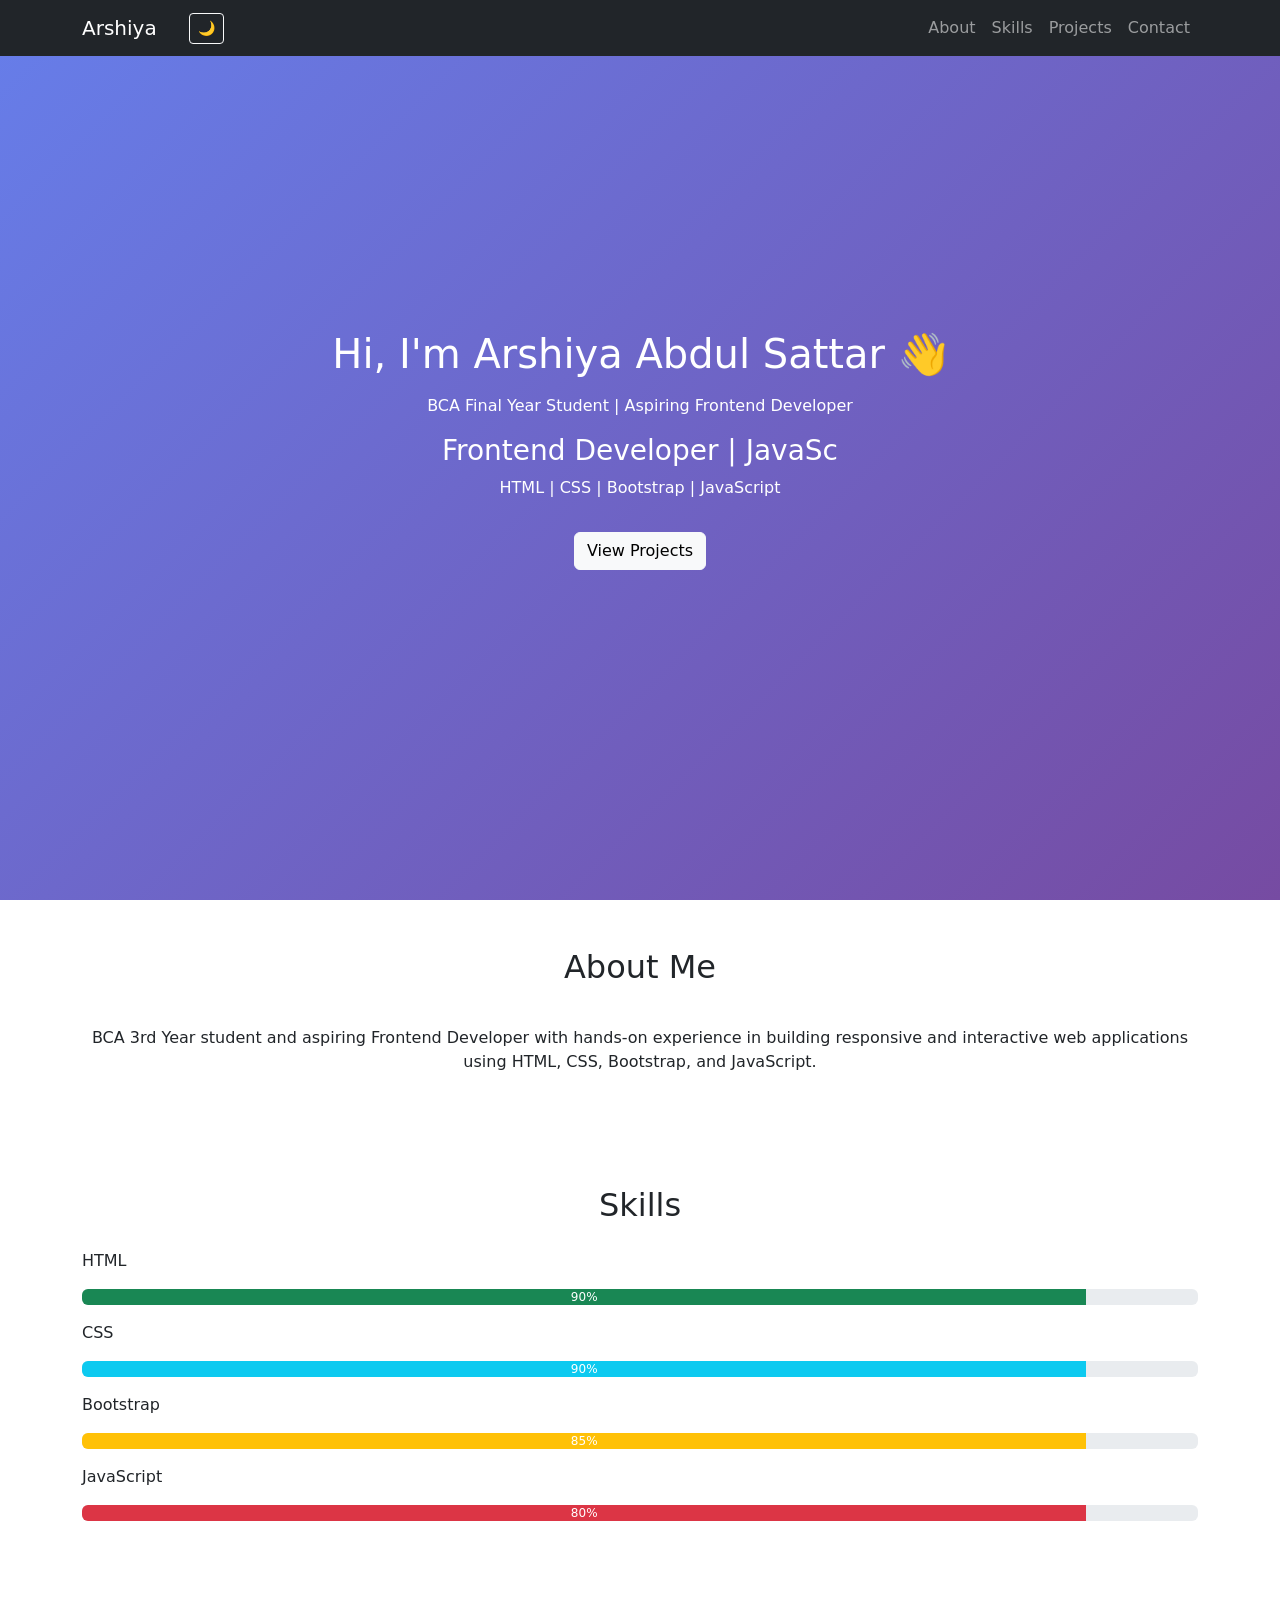
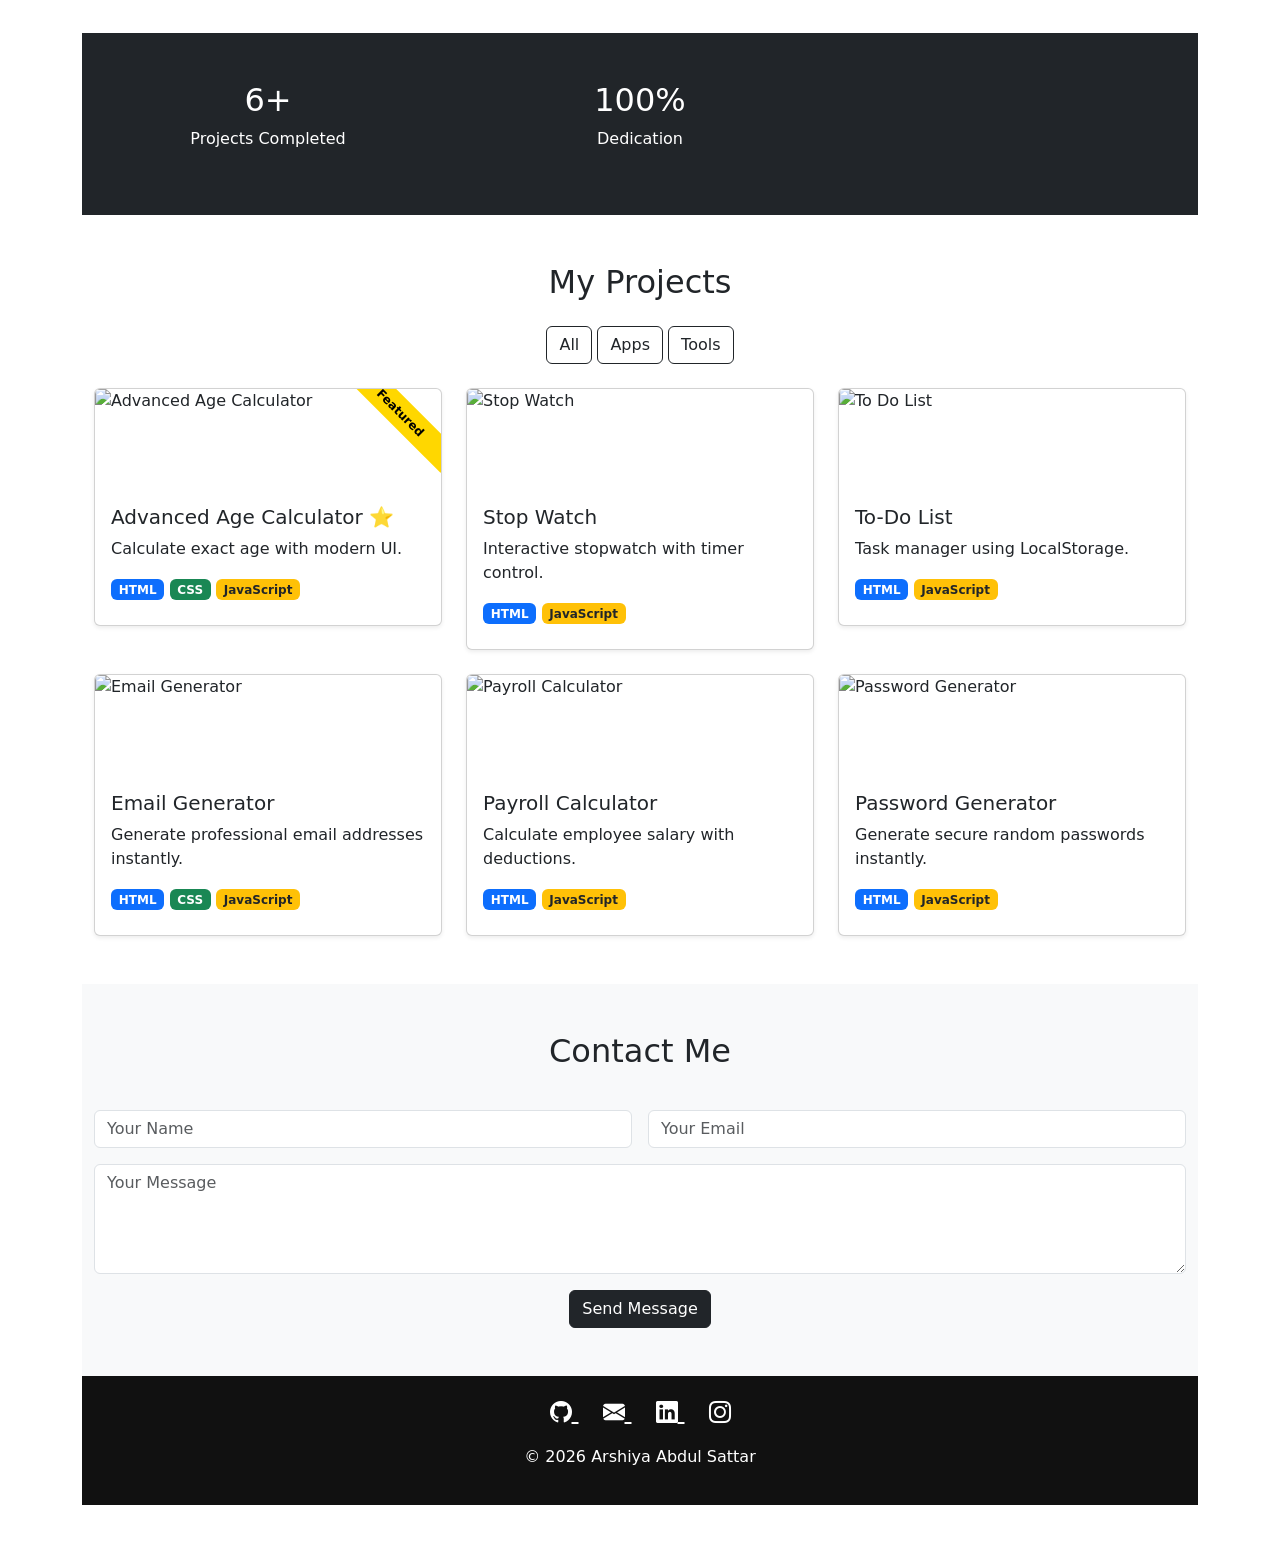
==== index.html @ f7749779 "Add files via upload" ====
<!DOCTYPE html>
<html lang="en">
<head>
<meta charset="UTF-8">
<meta name="viewport" content="width=device-width, initial-scale=1.0">
<title>Arshiya Abdul Sattar | Portfolio</title>
<link rel="stylesheet" href="./style.css">
<link href="https://cdn.jsdelivr.net/npm/bootstrap@5.3.3/dist/css/bootstrap.min.css" rel="stylesheet">
<link href="https://cdn.jsdelivr.net/npm/bootstrap-icons@1.11.3/font/bootstrap-icons.css" rel="stylesheet">

</head>

<body>

<!-- NAVBAR -->
<nav class="navbar navbar-expand navbar-dark bg-dark fixed-top">
<div class="container">
<a class="navbar-brand" href="#">Arshiya</a>
<button id="themeToggle" class="btn btn-outline-light btn-sm ms-3">🌙</button>
</button>
<div class="collapse navbar-collapse" id="nav">
<ul class="navbar-nav ms-auto">
<li class="nav-item"><a class="nav-link" href="#about">About</a></li>
<li class="nav-item"><a class="nav-link" href="#skills">Skills</a></li>
<li class="nav-item"><a class="nav-link" href="#projects">Projects</a></li>
<li class="nav-item"><a class="nav-link" href="#contact">Contact</a></li>
</ul>
</div>
</div>
</nav>

<!-- HERO -->
<section class="hero">
<div>
<h1>Hi, I'm Arshiya Abdul Sattar 👋</h1>
<p class="mt-3">
BCA Final Year Student | Aspiring Frontend Developer
</p>
<h3 id="typing"></h3>
<p>HTML | CSS | Bootstrap | JavaScript</p>
<a href="#projects" class="btn btn-light mt-3">View Projects</a>
</div>
</section>

<!-- ABOUT -->
<section id="about" class="container py-5">
<h2 class="section-title">About Me</h2>
<p class="text-center">
BCA 3rd Year student and aspiring Frontend Developer with hands-on experience in building responsive and interactive web applications using HTML, CSS, Bootstrap, and JavaScript.
</p>
</section>

<!-- SKILLS -->
<section id="skills" class="container py-5">
<h2 class="text-center mb-4">Skills</h2>

<div class="mb-3">
<p>HTML</p>
<div class="progress">
  <div class="progress-bar bg-success skill-bar"  data-width="90%" style= "width: 100%;">90%</div>
</div>
</div>

<div class="mb-3">
<p>CSS</p>
<div class="progress">
  <div class="progress-bar bg-info skill-bar" data-width="90%" style=" width:100%;">90%</div>
</div>
</div>

<div class="mb-3">
<p>Bootstrap</p>
<div class="progress">
  <div class="progress-bar bg-warning skill-bar" data-width="90%"  style="width: 100%;">85%</div>
</div>
</div>

<div class="mb-3">
<p>JavaScript</p>
<div class="progress">
  <div class="progress-bar bg-danger skill-bar" data-width="90%" style ="width:100%;">80%</div>
</div>
</div>

</section>
<section id="projects" class="container py-5">
   <!-- PROJECT COUNTER SECTION -->
<section class="bg-dark text-white text-center py-5">
<div class="container">
<div class="row">
<div class="col-md-4">
<h2>6+</h2>
<p>Projects Completed</p>
</div>

<div class="col-md-4">
<h2>100%</h2>
<p>Dedication</p>
</div>
</div>
</div>
</section>

<!-- PROJECTS SECTION STARTS HERE -->
<section id="projects" class="container py-5"> 
<h2 class="text-center mb-4">My Projects</h2>

<!-- FILTER BUTTONS -->
<div class="text-center mb-4">
<button class="btn btn-outline-dark filter-btn" data-filter="all">All</button>
<button class="btn btn-outline-dark filter-btn" data-filter="app">Apps</button>
<button class="btn btn-outline-dark filter-btn" data-filter="tool">Tools</button>
</div>

<div class="row g-4" id="projectContainer">

<!-- FEATURED PROJECT -->
<div class="col-lg-4 col-md-6 project-item app">
  <a href="advanced-age.html" target="_blank" class="card-link">
    <div class="card shadow-sm h-100 project-card featured">

      <img src="images/age-calculator-og.jpg"
           class="card-img-top"
           alt="Advanced Age Calculator">

      <div class="card-body">
        <h5 class="card-title">Advanced Age Calculator ⭐</h5>
        <p class="card-text">Calculate exact age with modern UI.</p>

        <div class="mb-2">
          <span class="badge bg-primary">HTML</span>
          <span class="badge bg-success">CSS</span>
          <span class="badge bg-warning text-dark">JavaScript</span>
        </div>
      </div>

    </div>
  </a>
</div>
<!-- STOPWATCH -->
<div class="col-lg-4 col-md-6 project-item tool">
  <a href="stop-watch.html" target="_blank" class="card-link">
    <div class="card shadow-sm h-100 project-card">
      
      <img src="images/stopwatch_PNG5.png" 
           class="card-img-top" 
           alt="Stop Watch">

      <div class="card-body">
        <h5 class="card-title">Stop Watch</h5>
        <p class="card-text">
          Interactive stopwatch with timer control.
        </p>

        <div class="mb-2">
          <span class="badge bg-primary">HTML</span>
          <span class="badge bg-warning text-dark">JavaScript</span>
        </div>

      </div>
    </div>
  </a>
</div>

<!-- TODO APP -->
<div class="col-lg-4 col-md-6 project-item app">
  <a href="to-do-list.html" target="_blank" class="card-link">
    <div class="card shadow-sm h-100 project-card">

      <img src="images/to-do-list-template-decorated-by-jar-with-butterflies-cute-design-of-schedule-daily-planner-or-checklist-hand-drawn-illustration-perfect-for-planning-notes-and-self-organization-vector.jpg"
           class="card-img-top"
           alt="To Do List">

      <div class="card-body">
        <h5 class="card-title">To-Do List</h5>
        <p class="card-text">Task manager using LocalStorage.</p>

        <div class="mb-2">
          <span class="badge bg-primary">HTML</span>
          <span class="badge bg-warning text-dark">JavaScript</span>
        </div>
      </div>

    </div>
  </a>
</div>
<!-- EMAIL GENERATOR -->
<div class="col-lg-4 col-md-6 project-item tool">
  <a href="email-generator.html" target="_blank" class="card-link">
    <div class="card shadow-sm h-100 project-card">

      <img src="images/Email_Generator_851466a7e0.png"
           class="card-img-top"
           alt="Email Generator">

      <div class="card-body">
        <h5 class="card-title">Email Generator</h5>
        <p class="card-text">Generate professional email addresses instantly.</p>

        <div class="mb-2">
          <span class="badge bg-primary">HTML</span>
          <span class="badge bg-success">CSS</span>
          <span class="badge bg-warning text-dark">JavaScript</span>
        </div>
      </div>

    </div>
  </a>
</div>
<!-- PAYROLL CALCULATOR -->
<div class="col-lg-4 col-md-6 project-item tool">
  <a href="payroll-calculator.html" target="_blank" class="card-link">
    <div class="card shadow-sm h-100 project-card">

      <img src="images/flat-illustration-businessman-present-online-payroll-computer-screen-calculator-calculation-salary-automatic-income-payment-accounting-administrative-employee-wages_269730-3762.avif"
           class="card-img-top"
           alt="Payroll Calculator">

      <div class="card-body">
        <h5 class="card-title">Payroll Calculator</h5>
        <p class="card-text">Calculate employee salary with deductions.</p>

        <div class="mb-2">
          <span class="badge bg-primary">HTML</span>
          <span class="badge bg-warning text-dark">JavaScript</span>
        </div>
      </div>

    </div>
  </a>
</div>

<!-- PASSWORD GENERATOR -->
<div class="col-lg-4 col-md-6 project-item tool">
  <a href="password-generator.html" target="_blank" class="card-link">
    <div class="card shadow-sm h-100 project-card">

      <img src="images/202917805-431cf5e0-b6da-4903-9f5c-795bbc8b9598.png"
           class="card-img-top"
           alt="Password Generator">

      <div class="card-body">
        <h5 class="card-title">Password Generator</h5>
        <p class="card-text">Generate secure random passwords instantly.</p>

        <div class="mb-2">
          <span class="badge bg-primary">HTML</span>
          <span class="badge bg-warning text-dark">JavaScript</span>
        </div>
      </div>

    </div>
  </a>
</div>
</section>

<!-- CONTACT -->
<section id="contact" class="bg-light py-5">
<div class="container">
<h2 class="section-title">Contact Me</h2>
<form class="row g-3">
<div class="col-md-6">
<input type="text" class="form-control" placeholder="Your Name">
</div>
<div class="col-md-6">
<input type="email" class="form-control" placeholder="Your Email">
</div>
<div class="col-12">
<textarea class="form-control" rows="4" placeholder="Your Message"></textarea>
</div>
<div class="col-12 text-center">
<button class="btn btn-dark">Send Message</button>
</div>
</form>
</div>
</section>
<div class="modal fade" id="projectModal" tabindex="-1">
  <div class="modal-dialog modal-lg">
    <div class="modal-content">
      <div class="modal-body">
        <img id="modalImage" class="img-fluid">
      </div>
    </div>
  </div>
</div>
<button id="topBtn" style="
position:fixed;
bottom:20px;
right:20px;
display:none;
padding:10px 15px;
border:none;
background:black;
color:white;
border-radius:50%;
">↑</button>


<footer class="text-center">
  <div class="mb-3">
    <a href="https://github.com/arshiyanaaz9970" target="_blank" class="social-icon">
      <i class="bi bi-github"></i>
    </a>

    <a href="mailto:arshiya@gmail.com" class="social-icon">
      <i class="bi bi-envelope-fill"></i>
    </a>

    <a href="https://linkedin.com/in/arshiya" target="_blank" class="social-icon">
      <i class="bi bi-linkedin"></i>
    </a>

    <a href="https://instagram.com/arshiya" target="_blank" class="social-icon">
      <i class="bi bi-instagram"></i>
    </a>
  </div>

  <p>© 2026 Arshiya Abdul Sattar</p>
</footer>
<script src="https://cdn.jsdelivr.net/npm/bootstrap@5.3.3/dist/js/bootstrap.bundle.min.js"></script>
<script src="./script.js"></script>
</body>
</html>
---- style.css ----
body{
    scroll-behavior: smooth;
}
.hero{
    height:100vh;
    display:flex;
    align-items:center;
    justify-content:center;
    text-align:center;
    background:linear-gradient(135deg,#667eea,#764ba2);
    color:white;
}
.fade-in {
  opacity: 0;
  transform: translateY(30px);
  transition: all 0.6s ease;
}

.fade-in.show {
  opacity: 1;
  transform: translateY(0);
}
.section-title{
    text-align:center;
    margin-bottom:40px;
}
.featured {
    border: 3px solid gold;
}

.dark-mode .card:hover {
    box-shadow: 0 15px 30px rgb(255,255,255,0.1);
}

.dark-mode .card {
    background-color: #1e1e1e;
    border :1px  solid#333;
}

.dark-mode .navbar {
    background-color: #000 !important;
}

.dark-mode .btn-outline-dark {
    border-color: white;
    color: white;
}

.card-link {
    text-decoration: none;
    color: inherit;
    display: block;
}

.card {
    position :relative;
    transition: transform 0.3s ease, box-shadow 0.3s ease;
    border-radius: 15px;
    cursor: pointer;
    overflow: hidden;
    z-index: 1;
}
.card-img-top {
    height: 100px;        /* control image height */
    object-fit: cover;
    transition: transform 0.4s ease;    /* crop image nicely */
}

.card:hover::before{
    opacity: 1;
}

.card:hover  .card-img-top {
    transform: scale(1.08);
}

.card:hover {
    transform: translateY(-10px);
    box-shadow: 0 15px 30px rgba(0,0,0,0.2),
                0 0 15px rgba(102,126,234,0.5);
}

.featured::after {
    content: "Featured";
    position: absolute;
    top: 10px;
    right: -30px;
    background: gold;
    color: black;
    padding: 5px 40px;
    transform: rotate(45deg);
    font-size: 12px;
    font-weight: bold;
}


footer{
    background:#111;
    color:white;
    padding:20px;
    text-align:center;
}
.social-icon {
    font-size: 22px;
    margin: 0 12px;
    color: white;
    transition: 0.3s ease;
}

.social-icon:hover {
    color: #667eea;
    transform: translateY(-5px);
}
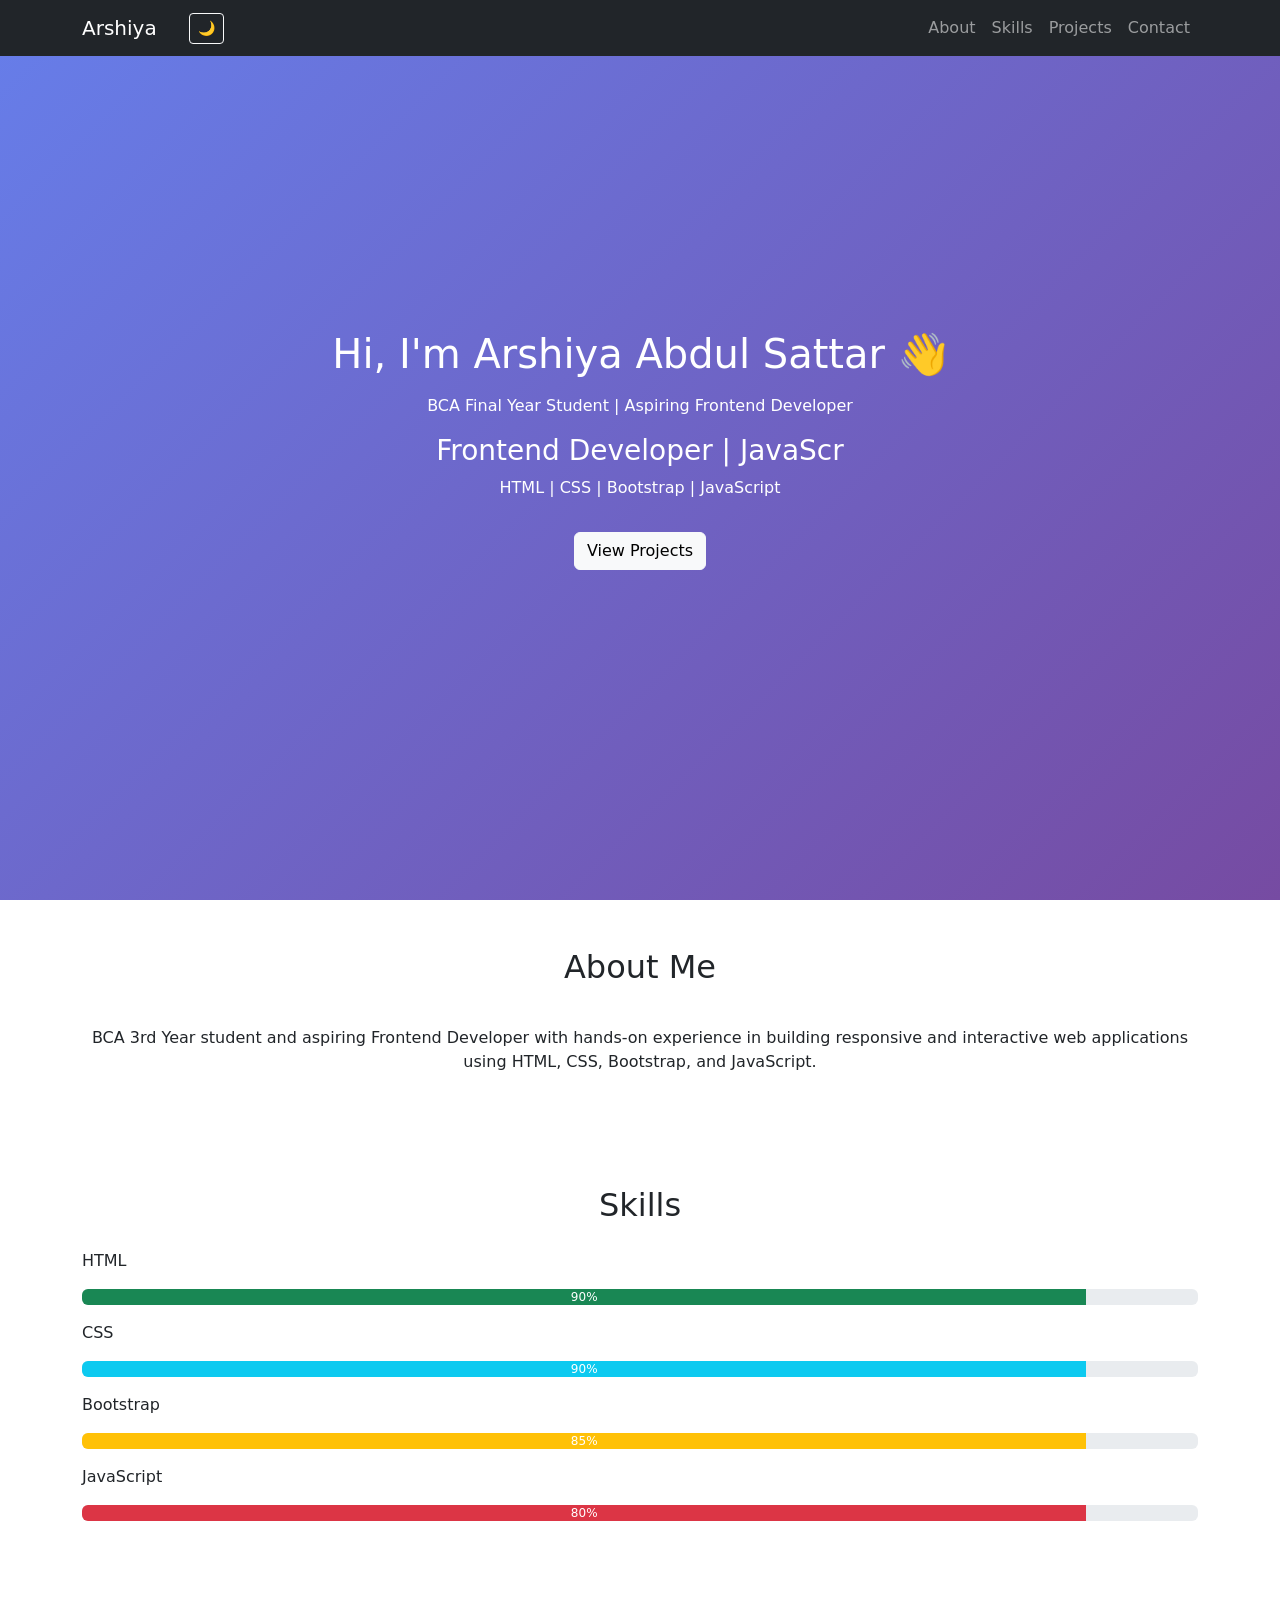
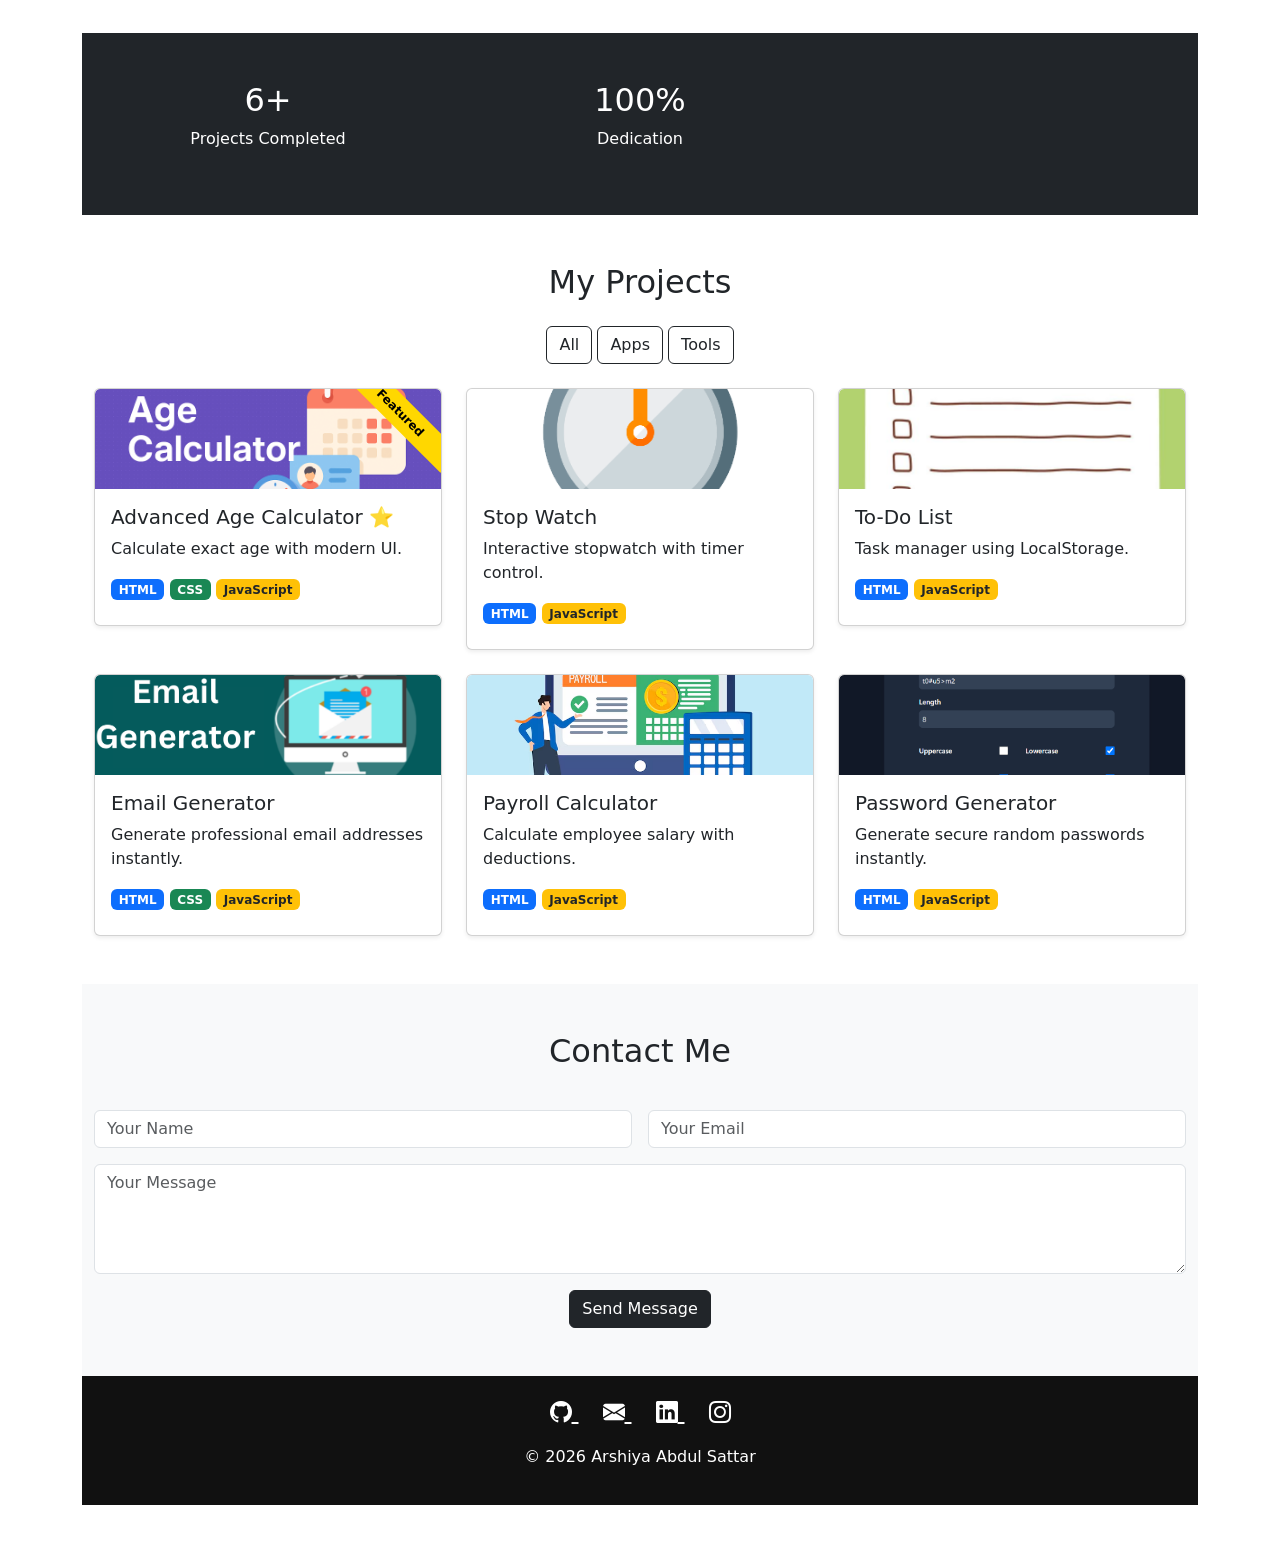
==== commit d363aeef: "first portfolio commit" ====
--- a/index.html
+++ b/index.html
@@ -1,323 +1,323 @@
-<!DOCTYPE html>
-<html lang="en">
-<head>
-<meta charset="UTF-8">
-<meta name="viewport" content="width=device-width, initial-scale=1.0">
-<title>Arshiya Abdul Sattar | Portfolio</title>
-<link rel="stylesheet" href="./style.css">
-<link href="https://cdn.jsdelivr.net/npm/bootstrap@5.3.3/dist/css/bootstrap.min.css" rel="stylesheet">
-<link href="https://cdn.jsdelivr.net/npm/bootstrap-icons@1.11.3/font/bootstrap-icons.css" rel="stylesheet">
-
-</head>
-
-<body>
-
-<!-- NAVBAR -->
-<nav class="navbar navbar-expand navbar-dark bg-dark fixed-top">
-<div class="container">
-<a class="navbar-brand" href="#">Arshiya</a>
-<button id="themeToggle" class="btn btn-outline-light btn-sm ms-3">🌙</button>
-</button>
-<div class="collapse navbar-collapse" id="nav">
-<ul class="navbar-nav ms-auto">
-<li class="nav-item"><a class="nav-link" href="#about">About</a></li>
-<li class="nav-item"><a class="nav-link" href="#skills">Skills</a></li>
-<li class="nav-item"><a class="nav-link" href="#projects">Projects</a></li>
-<li class="nav-item"><a class="nav-link" href="#contact">Contact</a></li>
-</ul>
-</div>
-</div>
-</nav>
-
-<!-- HERO -->
-<section class="hero">
-<div>
-<h1>Hi, I'm Arshiya Abdul Sattar 👋</h1>
-<p class="mt-3">
-BCA Final Year Student | Aspiring Frontend Developer
-</p>
-<h3 id="typing"></h3>
-<p>HTML | CSS | Bootstrap | JavaScript</p>
-<a href="#projects" class="btn btn-light mt-3">View Projects</a>
-</div>
-</section>
-
-<!-- ABOUT -->
-<section id="about" class="container py-5">
-<h2 class="section-title">About Me</h2>
-<p class="text-center">
-BCA 3rd Year student and aspiring Frontend Developer with hands-on experience in building responsive and interactive web applications using HTML, CSS, Bootstrap, and JavaScript.
-</p>
-</section>
-
-<!-- SKILLS -->
-<section id="skills" class="container py-5">
-<h2 class="text-center mb-4">Skills</h2>
-
-<div class="mb-3">
-<p>HTML</p>
-<div class="progress">
-  <div class="progress-bar bg-success skill-bar"  data-width="90%" style= "width: 100%;">90%</div>
-</div>
-</div>
-
-<div class="mb-3">
-<p>CSS</p>
-<div class="progress">
-  <div class="progress-bar bg-info skill-bar" data-width="90%" style=" width:100%;">90%</div>
-</div>
-</div>
-
-<div class="mb-3">
-<p>Bootstrap</p>
-<div class="progress">
-  <div class="progress-bar bg-warning skill-bar" data-width="90%"  style="width: 100%;">85%</div>
-</div>
-</div>
-
-<div class="mb-3">
-<p>JavaScript</p>
-<div class="progress">
-  <div class="progress-bar bg-danger skill-bar" data-width="90%" style ="width:100%;">80%</div>
-</div>
-</div>
-
-</section>
-<section id="projects" class="container py-5">
-   <!-- PROJECT COUNTER SECTION -->
-<section class="bg-dark text-white text-center py-5">
-<div class="container">
-<div class="row">
-<div class="col-md-4">
-<h2>6+</h2>
-<p>Projects Completed</p>
-</div>
-
-<div class="col-md-4">
-<h2>100%</h2>
-<p>Dedication</p>
-</div>
-</div>
-</div>
-</section>
-
-<!-- PROJECTS SECTION STARTS HERE -->
-<section id="projects" class="container py-5"> 
-<h2 class="text-center mb-4">My Projects</h2>
-
-<!-- FILTER BUTTONS -->
-<div class="text-center mb-4">
-<button class="btn btn-outline-dark filter-btn" data-filter="all">All</button>
-<button class="btn btn-outline-dark filter-btn" data-filter="app">Apps</button>
-<button class="btn btn-outline-dark filter-btn" data-filter="tool">Tools</button>
-</div>
-
-<div class="row g-4" id="projectContainer">
-
-<!-- FEATURED PROJECT -->
-<div class="col-lg-4 col-md-6 project-item app">
-  <a href="advanced-age.html" target="_blank" class="card-link">
-    <div class="card shadow-sm h-100 project-card featured">
-
-      <img src="images/age-calculator-og.jpg"
-           class="card-img-top"
-           alt="Advanced Age Calculator">
-
-      <div class="card-body">
-        <h5 class="card-title">Advanced Age Calculator ⭐</h5>
-        <p class="card-text">Calculate exact age with modern UI.</p>
-
-        <div class="mb-2">
-          <span class="badge bg-primary">HTML</span>
-          <span class="badge bg-success">CSS</span>
-          <span class="badge bg-warning text-dark">JavaScript</span>
-        </div>
-      </div>
-
-    </div>
-  </a>
-</div>
-<!-- STOPWATCH -->
-<div class="col-lg-4 col-md-6 project-item tool">
-  <a href="stop-watch.html" target="_blank" class="card-link">
-    <div class="card shadow-sm h-100 project-card">
-      
-      <img src="images/stopwatch_PNG5.png" 
-           class="card-img-top" 
-           alt="Stop Watch">
-
-      <div class="card-body">
-        <h5 class="card-title">Stop Watch</h5>
-        <p class="card-text">
-          Interactive stopwatch with timer control.
-        </p>
-
-        <div class="mb-2">
-          <span class="badge bg-primary">HTML</span>
-          <span class="badge bg-warning text-dark">JavaScript</span>
-        </div>
-
-      </div>
-    </div>
-  </a>
-</div>
-
-<!-- TODO APP -->
-<div class="col-lg-4 col-md-6 project-item app">
-  <a href="to-do-list.html" target="_blank" class="card-link">
-    <div class="card shadow-sm h-100 project-card">
-
-      <img src="images/to-do-list-template-decorated-by-jar-with-butterflies-cute-design-of-schedule-daily-planner-or-checklist-hand-drawn-illustration-perfect-for-planning-notes-and-self-organization-vector.jpg"
-           class="card-img-top"
-           alt="To Do List">
-
-      <div class="card-body">
-        <h5 class="card-title">To-Do List</h5>
-        <p class="card-text">Task manager using LocalStorage.</p>
-
-        <div class="mb-2">
-          <span class="badge bg-primary">HTML</span>
-          <span class="badge bg-warning text-dark">JavaScript</span>
-        </div>
-      </div>
-
-    </div>
-  </a>
-</div>
-<!-- EMAIL GENERATOR -->
-<div class="col-lg-4 col-md-6 project-item tool">
-  <a href="email-generator.html" target="_blank" class="card-link">
-    <div class="card shadow-sm h-100 project-card">
-
-      <img src="images/Email_Generator_851466a7e0.png"
-           class="card-img-top"
-           alt="Email Generator">
-
-      <div class="card-body">
-        <h5 class="card-title">Email Generator</h5>
-        <p class="card-text">Generate professional email addresses instantly.</p>
-
-        <div class="mb-2">
-          <span class="badge bg-primary">HTML</span>
-          <span class="badge bg-success">CSS</span>
-          <span class="badge bg-warning text-dark">JavaScript</span>
-        </div>
-      </div>
-
-    </div>
-  </a>
-</div>
-<!-- PAYROLL CALCULATOR -->
-<div class="col-lg-4 col-md-6 project-item tool">
-  <a href="payroll-calculator.html" target="_blank" class="card-link">
-    <div class="card shadow-sm h-100 project-card">
-
-      <img src="images/flat-illustration-businessman-present-online-payroll-computer-screen-calculator-calculation-salary-automatic-income-payment-accounting-administrative-employee-wages_269730-3762.avif"
-           class="card-img-top"
-           alt="Payroll Calculator">
-
-      <div class="card-body">
-        <h5 class="card-title">Payroll Calculator</h5>
-        <p class="card-text">Calculate employee salary with deductions.</p>
-
-        <div class="mb-2">
-          <span class="badge bg-primary">HTML</span>
-          <span class="badge bg-warning text-dark">JavaScript</span>
-        </div>
-      </div>
-
-    </div>
-  </a>
-</div>
-
-<!-- PASSWORD GENERATOR -->
-<div class="col-lg-4 col-md-6 project-item tool">
-  <a href="password-generator.html" target="_blank" class="card-link">
-    <div class="card shadow-sm h-100 project-card">
-
-      <img src="images/202917805-431cf5e0-b6da-4903-9f5c-795bbc8b9598.png"
-           class="card-img-top"
-           alt="Password Generator">
-
-      <div class="card-body">
-        <h5 class="card-title">Password Generator</h5>
-        <p class="card-text">Generate secure random passwords instantly.</p>
-
-        <div class="mb-2">
-          <span class="badge bg-primary">HTML</span>
-          <span class="badge bg-warning text-dark">JavaScript</span>
-        </div>
-      </div>
-
-    </div>
-  </a>
-</div>
-</section>
-
-<!-- CONTACT -->
-<section id="contact" class="bg-light py-5">
-<div class="container">
-<h2 class="section-title">Contact Me</h2>
-<form class="row g-3">
-<div class="col-md-6">
-<input type="text" class="form-control" placeholder="Your Name">
-</div>
-<div class="col-md-6">
-<input type="email" class="form-control" placeholder="Your Email">
-</div>
-<div class="col-12">
-<textarea class="form-control" rows="4" placeholder="Your Message"></textarea>
-</div>
-<div class="col-12 text-center">
-<button class="btn btn-dark">Send Message</button>
-</div>
-</form>
-</div>
-</section>
-<div class="modal fade" id="projectModal" tabindex="-1">
-  <div class="modal-dialog modal-lg">
-    <div class="modal-content">
-      <div class="modal-body">
-        <img id="modalImage" class="img-fluid">
-      </div>
-    </div>
-  </div>
-</div>
-<button id="topBtn" style="
-position:fixed;
-bottom:20px;
-right:20px;
-display:none;
-padding:10px 15px;
-border:none;
-background:black;
-color:white;
-border-radius:50%;
-">↑</button>
-
-
-<footer class="text-center">
-  <div class="mb-3">
-    <a href="https://github.com/arshiyanaaz9970" target="_blank" class="social-icon">
-      <i class="bi bi-github"></i>
-    </a>
-
-    <a href="mailto:arshiya@gmail.com" class="social-icon">
-      <i class="bi bi-envelope-fill"></i>
-    </a>
-
-    <a href="https://linkedin.com/in/arshiya" target="_blank" class="social-icon">
-      <i class="bi bi-linkedin"></i>
-    </a>
-
-    <a href="https://instagram.com/arshiya" target="_blank" class="social-icon">
-      <i class="bi bi-instagram"></i>
-    </a>
-  </div>
-
-  <p>© 2026 Arshiya Abdul Sattar</p>
-</footer>
-<script src="https://cdn.jsdelivr.net/npm/bootstrap@5.3.3/dist/js/bootstrap.bundle.min.js"></script>
-<script src="./script.js"></script>
-</body>
+<!DOCTYPE html>
+<html lang="en">
+<head>
+<meta charset="UTF-8">
+<meta name="viewport" content="width=device-width, initial-scale=1.0">
+<title>Arshiya Abdul Sattar | Portfolio</title>
+<link rel="stylesheet" href="./style.css">
+<link href="https://cdn.jsdelivr.net/npm/bootstrap@5.3.3/dist/css/bootstrap.min.css" rel="stylesheet">
+<link href="https://cdn.jsdelivr.net/npm/bootstrap-icons@1.11.3/font/bootstrap-icons.css" rel="stylesheet">
+
+</head>
+
+<body>
+
+<!-- NAVBAR -->
+<nav class="navbar navbar-expand navbar-dark bg-dark fixed-top">
+<div class="container">
+<a class="navbar-brand" href="#">Arshiya</a>
+<button id="themeToggle" class="btn btn-outline-light btn-sm ms-3">🌙</button>
+</button>
+<div class="collapse navbar-collapse" id="nav">
+<ul class="navbar-nav ms-auto">
+<li class="nav-item"><a class="nav-link" href="#about">About</a></li>
+<li class="nav-item"><a class="nav-link" href="#skills">Skills</a></li>
+<li class="nav-item"><a class="nav-link" href="#projects">Projects</a></li>
+<li class="nav-item"><a class="nav-link" href="#contact">Contact</a></li>
+</ul>
+</div>
+</div>
+</nav>
+
+<!-- HERO -->
+<section class="hero">
+<div>
+<h1>Hi, I'm Arshiya Abdul Sattar 👋</h1>
+<p class="mt-3">
+BCA Final Year Student | Aspiring Frontend Developer
+</p>
+<h3 id="typing"></h3>
+<p>HTML | CSS | Bootstrap | JavaScript</p>
+<a href="#projects" class="btn btn-light mt-3">View Projects</a>
+</div>
+</section>
+
+<!-- ABOUT -->
+<section id="about" class="container py-5">
+<h2 class="section-title">About Me</h2>
+<p class="text-center">
+BCA 3rd Year student and aspiring Frontend Developer with hands-on experience in building responsive and interactive web applications using HTML, CSS, Bootstrap, and JavaScript.
+</p>
+</section>
+
+<!-- SKILLS -->
+<section id="skills" class="container py-5">
+<h2 class="text-center mb-4">Skills</h2>
+
+<div class="mb-3">
+<p>HTML</p>
+<div class="progress">
+  <div class="progress-bar bg-success skill-bar"  data-width="90%" style= "width: 100%;">90%</div>
+</div>
+</div>
+
+<div class="mb-3">
+<p>CSS</p>
+<div class="progress">
+  <div class="progress-bar bg-info skill-bar" data-width="90%" style=" width:100%;">90%</div>
+</div>
+</div>
+
+<div class="mb-3">
+<p>Bootstrap</p>
+<div class="progress">
+  <div class="progress-bar bg-warning skill-bar" data-width="90%"  style="width: 100%;">85%</div>
+</div>
+</div>
+
+<div class="mb-3">
+<p>JavaScript</p>
+<div class="progress">
+  <div class="progress-bar bg-danger skill-bar" data-width="90%" style ="width:100%;">80%</div>
+</div>
+</div>
+
+</section>
+<section id="projects" class="container py-5">
+   <!-- PROJECT COUNTER SECTION -->
+<section class="bg-dark text-white text-center py-5">
+<div class="container">
+<div class="row">
+<div class="col-md-4">
+<h2>6+</h2>
+<p>Projects Completed</p>
+</div>
+
+<div class="col-md-4">
+<h2>100%</h2>
+<p>Dedication</p>
+</div>
+</div>
+</div>
+</section>
+
+<!-- PROJECTS SECTION STARTS HERE -->
+<section id="projects" class="container py-5"> 
+<h2 class="text-center mb-4">My Projects</h2>
+
+<!-- FILTER BUTTONS -->
+<div class="text-center mb-4">
+<button class="btn btn-outline-dark filter-btn" data-filter="all">All</button>
+<button class="btn btn-outline-dark filter-btn" data-filter="app">Apps</button>
+<button class="btn btn-outline-dark filter-btn" data-filter="tool">Tools</button>
+</div>
+
+<div class="row g-4" id="projectContainer">
+
+<!-- FEATURED PROJECT -->
+<div class="col-lg-4 col-md-6 project-item app">
+  <a href="advanced-age.html" target="_blank" class="card-link">
+    <div class="card shadow-sm h-100 project-card featured">
+
+      <img src="images/age-calculator-og.jpg"
+           class="card-img-top"
+           alt="Advanced Age Calculator">
+
+      <div class="card-body">
+        <h5 class="card-title">Advanced Age Calculator ⭐</h5>
+        <p class="card-text">Calculate exact age with modern UI.</p>
+
+        <div class="mb-2">
+          <span class="badge bg-primary">HTML</span>
+          <span class="badge bg-success">CSS</span>
+          <span class="badge bg-warning text-dark">JavaScript</span>
+        </div>
+      </div>
+
+    </div>
+  </a>
+</div>
+<!-- STOPWATCH -->
+<div class="col-lg-4 col-md-6 project-item tool">
+  <a href="stop-watch.html" target="_blank" class="card-link">
+    <div class="card shadow-sm h-100 project-card">
+      
+      <img src="images/stopwatch_PNG5.png" 
+           class="card-img-top" 
+           alt="Stop Watch">
+
+      <div class="card-body">
+        <h5 class="card-title">Stop Watch</h5>
+        <p class="card-text">
+          Interactive stopwatch with timer control.
+        </p>
+
+        <div class="mb-2">
+          <span class="badge bg-primary">HTML</span>
+          <span class="badge bg-warning text-dark">JavaScript</span>
+        </div>
+
+      </div>
+    </div>
+  </a>
+</div>
+
+<!-- TODO APP -->
+<div class="col-lg-4 col-md-6 project-item app">
+  <a href="to-do-list.html" target="_blank" class="card-link">
+    <div class="card shadow-sm h-100 project-card">
+
+      <img src="images/to-do-list-template-decorated-by-jar-with-butterflies-cute-design-of-schedule-daily-planner-or-checklist-hand-drawn-illustration-perfect-for-planning-notes-and-self-organization-vector.jpg"
+           class="card-img-top"
+           alt="To Do List">
+
+      <div class="card-body">
+        <h5 class="card-title">To-Do List</h5>
+        <p class="card-text">Task manager using LocalStorage.</p>
+
+        <div class="mb-2">
+          <span class="badge bg-primary">HTML</span>
+          <span class="badge bg-warning text-dark">JavaScript</span>
+        </div>
+      </div>
+
+    </div>
+  </a>
+</div>
+<!-- EMAIL GENERATOR -->
+<div class="col-lg-4 col-md-6 project-item tool">
+  <a href="email-generator.html" target="_blank" class="card-link">
+    <div class="card shadow-sm h-100 project-card">
+
+      <img src="images/Email_Generator_851466a7e0.png"
+           class="card-img-top"
+           alt="Email Generator">
+
+      <div class="card-body">
+        <h5 class="card-title">Email Generator</h5>
+        <p class="card-text">Generate professional email addresses instantly.</p>
+
+        <div class="mb-2">
+          <span class="badge bg-primary">HTML</span>
+          <span class="badge bg-success">CSS</span>
+          <span class="badge bg-warning text-dark">JavaScript</span>
+        </div>
+      </div>
+
+    </div>
+  </a>
+</div>
+<!-- PAYROLL CALCULATOR -->
+<div class="col-lg-4 col-md-6 project-item tool">
+  <a href="payroll-calculator.html" target="_blank" class="card-link">
+    <div class="card shadow-sm h-100 project-card">
+
+      <img src="images/flat-illustration-businessman-present-online-payroll-computer-screen-calculator-calculation-salary-automatic-income-payment-accounting-administrative-employee-wages_269730-3762.avif"
+           class="card-img-top"
+           alt="Payroll Calculator">
+
+      <div class="card-body">
+        <h5 class="card-title">Payroll Calculator</h5>
+        <p class="card-text">Calculate employee salary with deductions.</p>
+
+        <div class="mb-2">
+          <span class="badge bg-primary">HTML</span>
+          <span class="badge bg-warning text-dark">JavaScript</span>
+        </div>
+      </div>
+
+    </div>
+  </a>
+</div>
+
+<!-- PASSWORD GENERATOR -->
+<div class="col-lg-4 col-md-6 project-item tool">
+  <a href="password-generator.html" target="_blank" class="card-link">
+    <div class="card shadow-sm h-100 project-card">
+
+      <img src="images/202917805-431cf5e0-b6da-4903-9f5c-795bbc8b9598.png"
+           class="card-img-top"
+           alt="Password Generator">
+
+      <div class="card-body">
+        <h5 class="card-title">Password Generator</h5>
+        <p class="card-text">Generate secure random passwords instantly.</p>
+
+        <div class="mb-2">
+          <span class="badge bg-primary">HTML</span>
+          <span class="badge bg-warning text-dark">JavaScript</span>
+        </div>
+      </div>
+
+    </div>
+  </a>
+</div>
+</section>
+
+<!-- CONTACT -->
+<section id="contact" class="bg-light py-5">
+<div class="container">
+<h2 class="section-title">Contact Me</h2>
+<form class="row g-3">
+<div class="col-md-6">
+<input type="text" class="form-control" placeholder="Your Name">
+</div>
+<div class="col-md-6">
+<input type="email" class="form-control" placeholder="Your Email">
+</div>
+<div class="col-12">
+<textarea class="form-control" rows="4" placeholder="Your Message"></textarea>
+</div>
+<div class="col-12 text-center">
+<button class="btn btn-dark">Send Message</button>
+</div>
+</form>
+</div>
+</section>
+<div class="modal fade" id="projectModal" tabindex="-1">
+  <div class="modal-dialog modal-lg">
+    <div class="modal-content">
+      <div class="modal-body">
+        <img id="modalImage" class="img-fluid">
+      </div>
+    </div>
+  </div>
+</div>
+<button id="topBtn" style="
+position:fixed;
+bottom:20px;
+right:20px;
+display:none;
+padding:10px 15px;
+border:none;
+background:black;
+color:white;
+border-radius:50%;
+">↑</button>
+
+
+<footer class="text-center">
+  <div class="mb-3">
+    <a href="https://github.com/arshiyanaaz9970" target="_blank" class="social-icon">
+      <i class="bi bi-github"></i>
+    </a>
+
+    <a href="mailto:arshiya@gmail.com" class="social-icon">
+      <i class="bi bi-envelope-fill"></i>
+    </a>
+
+    <a href="https://linkedin.com/in/arshiya" target="_blank" class="social-icon">
+      <i class="bi bi-linkedin"></i>
+    </a>
+
+    <a href="https://instagram.com/arshiya" target="_blank" class="social-icon">
+      <i class="bi bi-instagram"></i>
+    </a>
+  </div>
+
+  <p>© 2026 Arshiya Abdul Sattar</p>
+</footer>
+<script src="https://cdn.jsdelivr.net/npm/bootstrap@5.3.3/dist/js/bootstrap.bundle.min.js"></script>
+<script src="./script.js"></script>
+</body>
 </html>
--- a/style.css
+++ b/style.css
@@ -1,114 +1,114 @@
-
-body{
-    scroll-behavior: smooth;
-}
-.hero{
-    height:100vh;
-    display:flex;
-    align-items:center;
-    justify-content:center;
-    text-align:center;
-    background:linear-gradient(135deg,#667eea,#764ba2);
-    color:white;
-}
-.fade-in {
-  opacity: 0;
-  transform: translateY(30px);
-  transition: all 0.6s ease;
-}
-
-.fade-in.show {
-  opacity: 1;
-  transform: translateY(0);
-}
-.section-title{
-    text-align:center;
-    margin-bottom:40px;
-}
-.featured {
-    border: 3px solid gold;
-}
-
-.dark-mode .card:hover {
-    box-shadow: 0 15px 30px rgb(255,255,255,0.1);
-}
-
-.dark-mode .card {
-    background-color: #1e1e1e;
-    border :1px  solid#333;
-}
-
-.dark-mode .navbar {
-    background-color: #000 !important;
-}
-
-.dark-mode .btn-outline-dark {
-    border-color: white;
-    color: white;
-}
-
-.card-link {
-    text-decoration: none;
-    color: inherit;
-    display: block;
-}
-
-.card {
-    position :relative;
-    transition: transform 0.3s ease, box-shadow 0.3s ease;
-    border-radius: 15px;
-    cursor: pointer;
-    overflow: hidden;
-    z-index: 1;
-}
-.card-img-top {
-    height: 100px;        /* control image height */
-    object-fit: cover;
-    transition: transform 0.4s ease;    /* crop image nicely */
-}
-
-.card:hover::before{
-    opacity: 1;
-}
-
-.card:hover  .card-img-top {
-    transform: scale(1.08);
-}
-
-.card:hover {
-    transform: translateY(-10px);
-    box-shadow: 0 15px 30px rgba(0,0,0,0.2),
-                0 0 15px rgba(102,126,234,0.5);
-}
-
-.featured::after {
-    content: "Featured";
-    position: absolute;
-    top: 10px;
-    right: -30px;
-    background: gold;
-    color: black;
-    padding: 5px 40px;
-    transform: rotate(45deg);
-    font-size: 12px;
-    font-weight: bold;
-}
-
-
-footer{
-    background:#111;
-    color:white;
-    padding:20px;
-    text-align:center;
-}
-.social-icon {
-    font-size: 22px;
-    margin: 0 12px;
-    color: white;
-    transition: 0.3s ease;
-}
-
-.social-icon:hover {
-    color: #667eea;
-    transform: translateY(-5px);
+
+body{
+    scroll-behavior: smooth;
+}
+.hero{
+    height:100vh;
+    display:flex;
+    align-items:center;
+    justify-content:center;
+    text-align:center;
+    background:linear-gradient(135deg,#667eea,#764ba2);
+    color:white;
+}
+.fade-in {
+  opacity: 0;
+  transform: translateY(30px);
+  transition: all 0.6s ease;
+}
+
+.fade-in.show {
+  opacity: 1;
+  transform: translateY(0);
+}
+.section-title{
+    text-align:center;
+    margin-bottom:40px;
+}
+.featured {
+    border: 3px solid gold;
+}
+
+.dark-mode .card:hover {
+    box-shadow: 0 15px 30px rgb(255,255,255,0.1);
+}
+
+.dark-mode .card {
+    background-color: #1e1e1e;
+    border :1px  solid#333;
+}
+
+.dark-mode .navbar {
+    background-color: #000 !important;
+}
+
+.dark-mode .btn-outline-dark {
+    border-color: white;
+    color: white;
+}
+
+.card-link {
+    text-decoration: none;
+    color: inherit;
+    display: block;
+}
+
+.card {
+    position :relative;
+    transition: transform 0.3s ease, box-shadow 0.3s ease;
+    border-radius: 15px;
+    cursor: pointer;
+    overflow: hidden;
+    z-index: 1;
+}
+.card-img-top {
+    height: 100px;        /* control image height */
+    object-fit: cover;
+    transition: transform 0.4s ease;    /* crop image nicely */
+}
+
+.card:hover::before{
+    opacity: 1;
+}
+
+.card:hover  .card-img-top {
+    transform: scale(1.08);
+}
+
+.card:hover {
+    transform: translateY(-10px);
+    box-shadow: 0 15px 30px rgba(0,0,0,0.2),
+                0 0 15px rgba(102,126,234,0.5);
+}
+
+.featured::after {
+    content: "Featured";
+    position: absolute;
+    top: 10px;
+    right: -30px;
+    background: gold;
+    color: black;
+    padding: 5px 40px;
+    transform: rotate(45deg);
+    font-size: 12px;
+    font-weight: bold;
+}
+
+
+footer{
+    background:#111;
+    color:white;
+    padding:20px;
+    text-align:center;
+}
+.social-icon {
+    font-size: 22px;
+    margin: 0 12px;
+    color: white;
+    transition: 0.3s ease;
+}
+
+.social-icon:hover {
+    color: #667eea;
+    transform: translateY(-5px);
 }
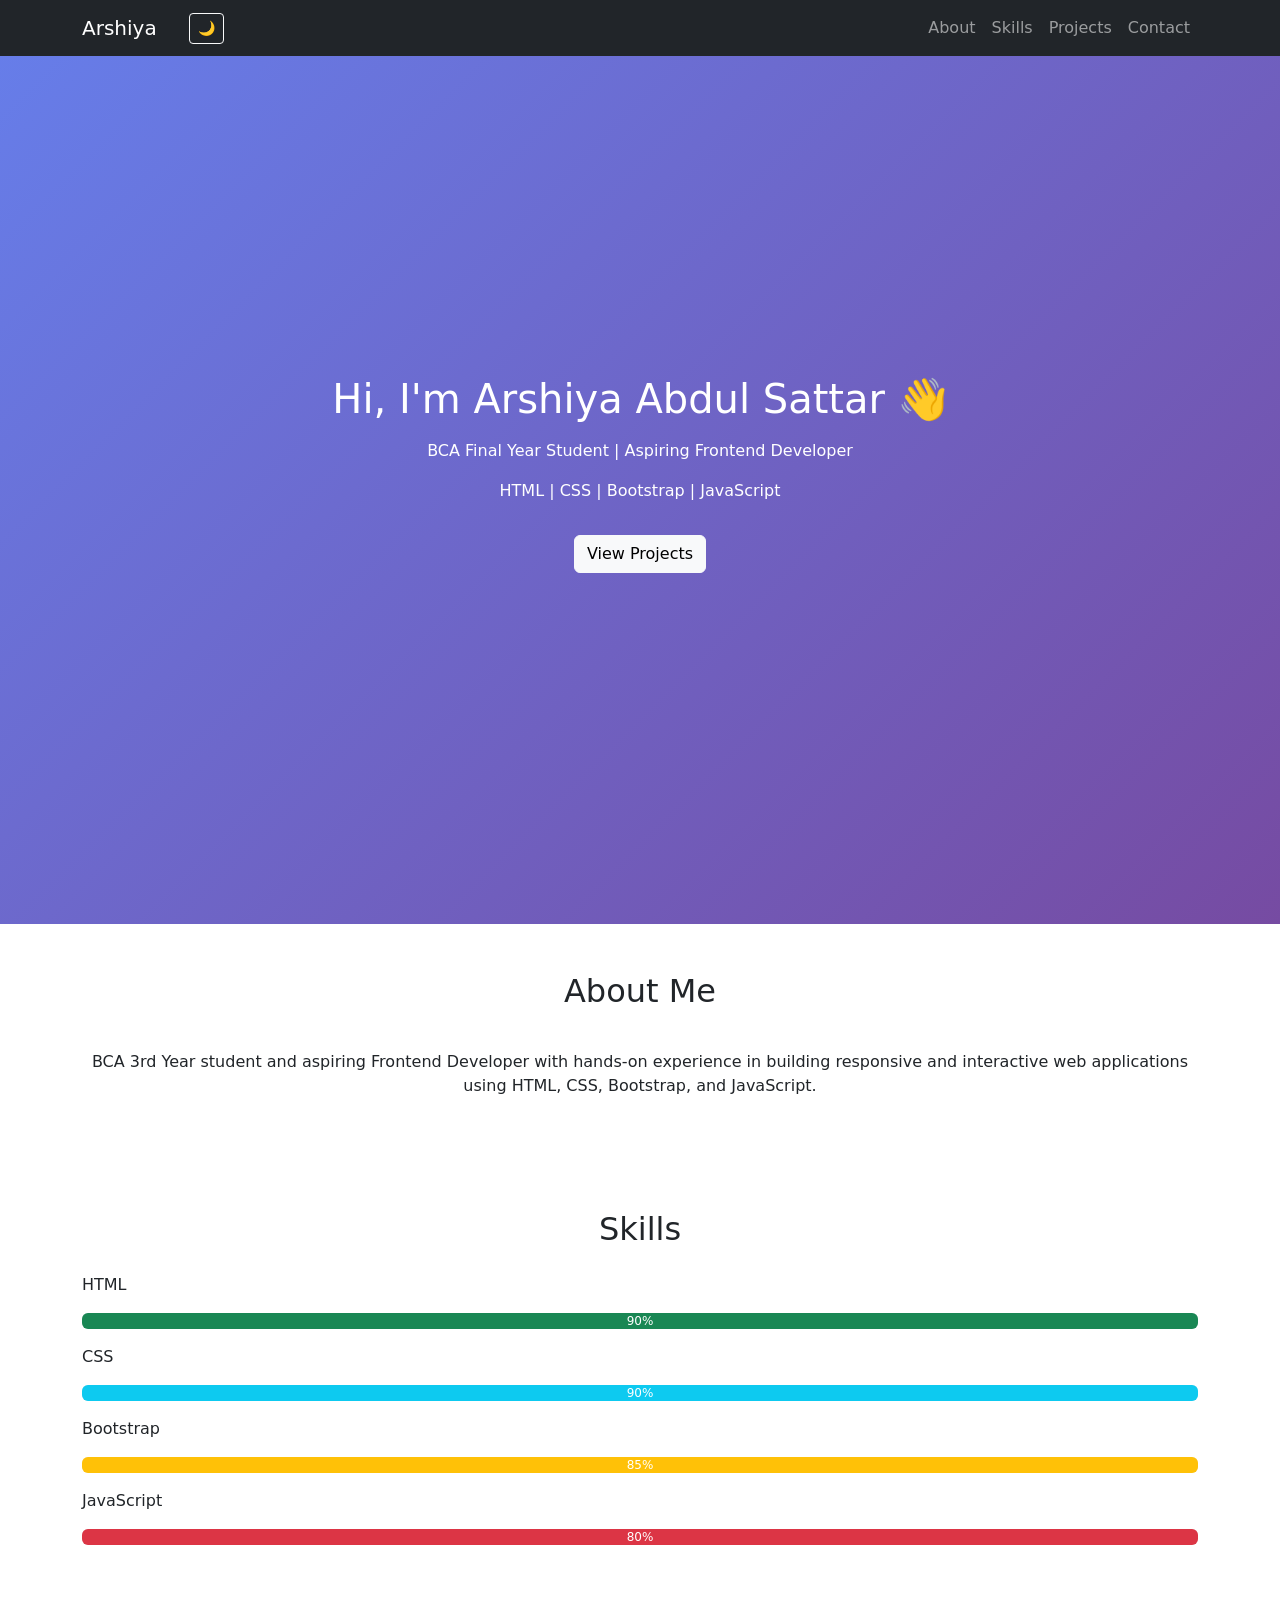
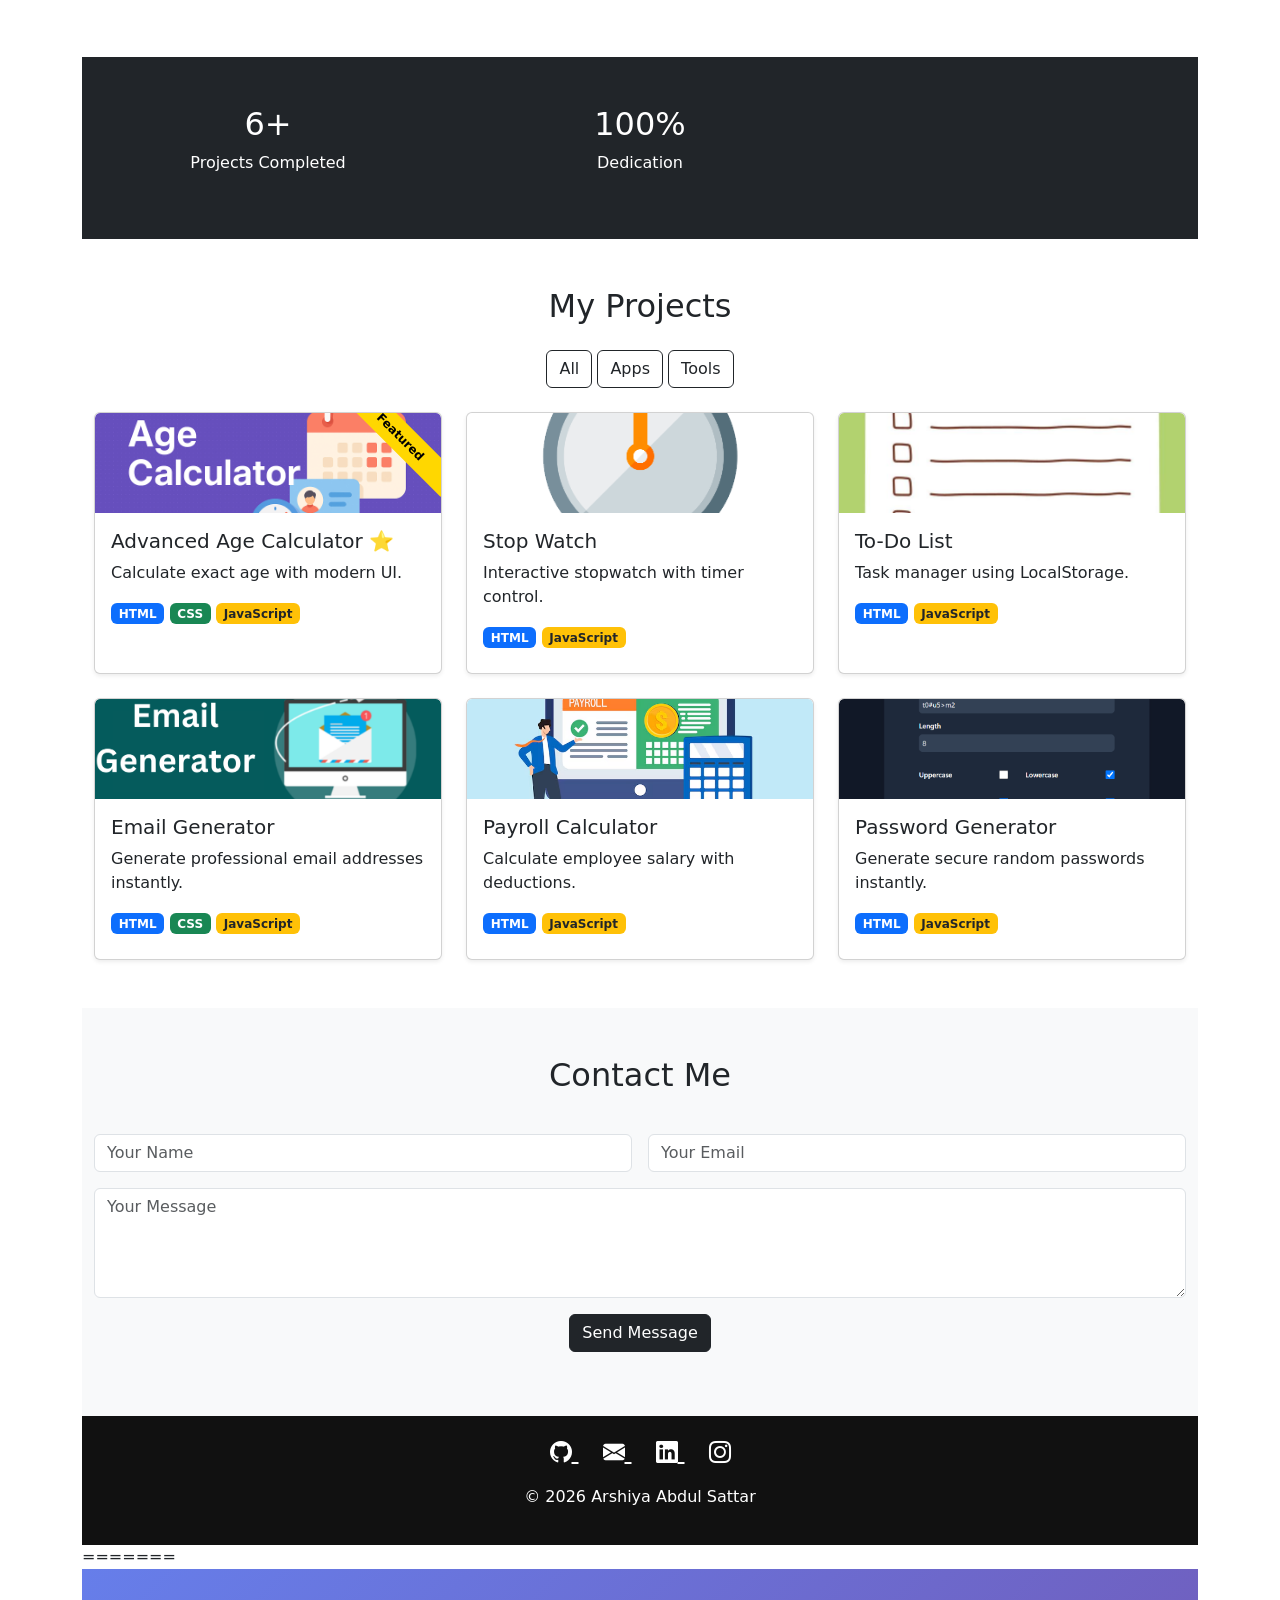
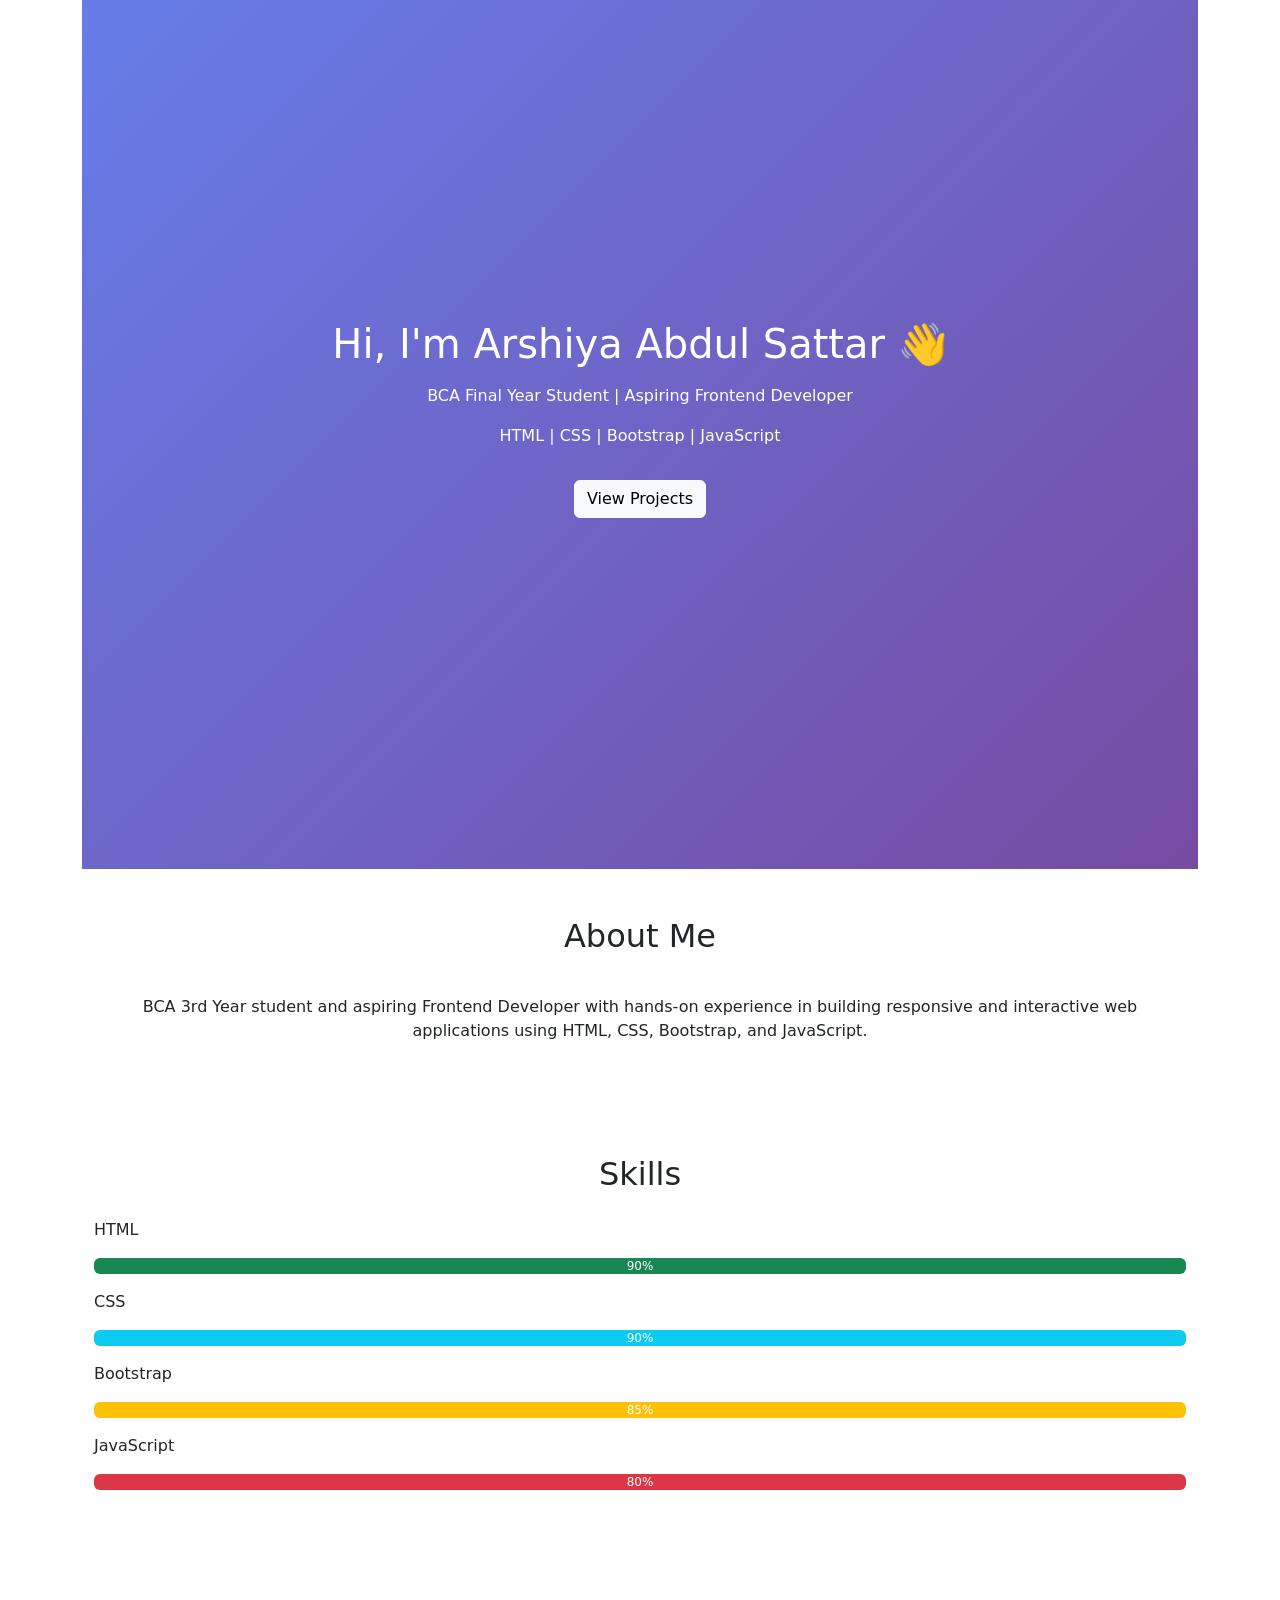
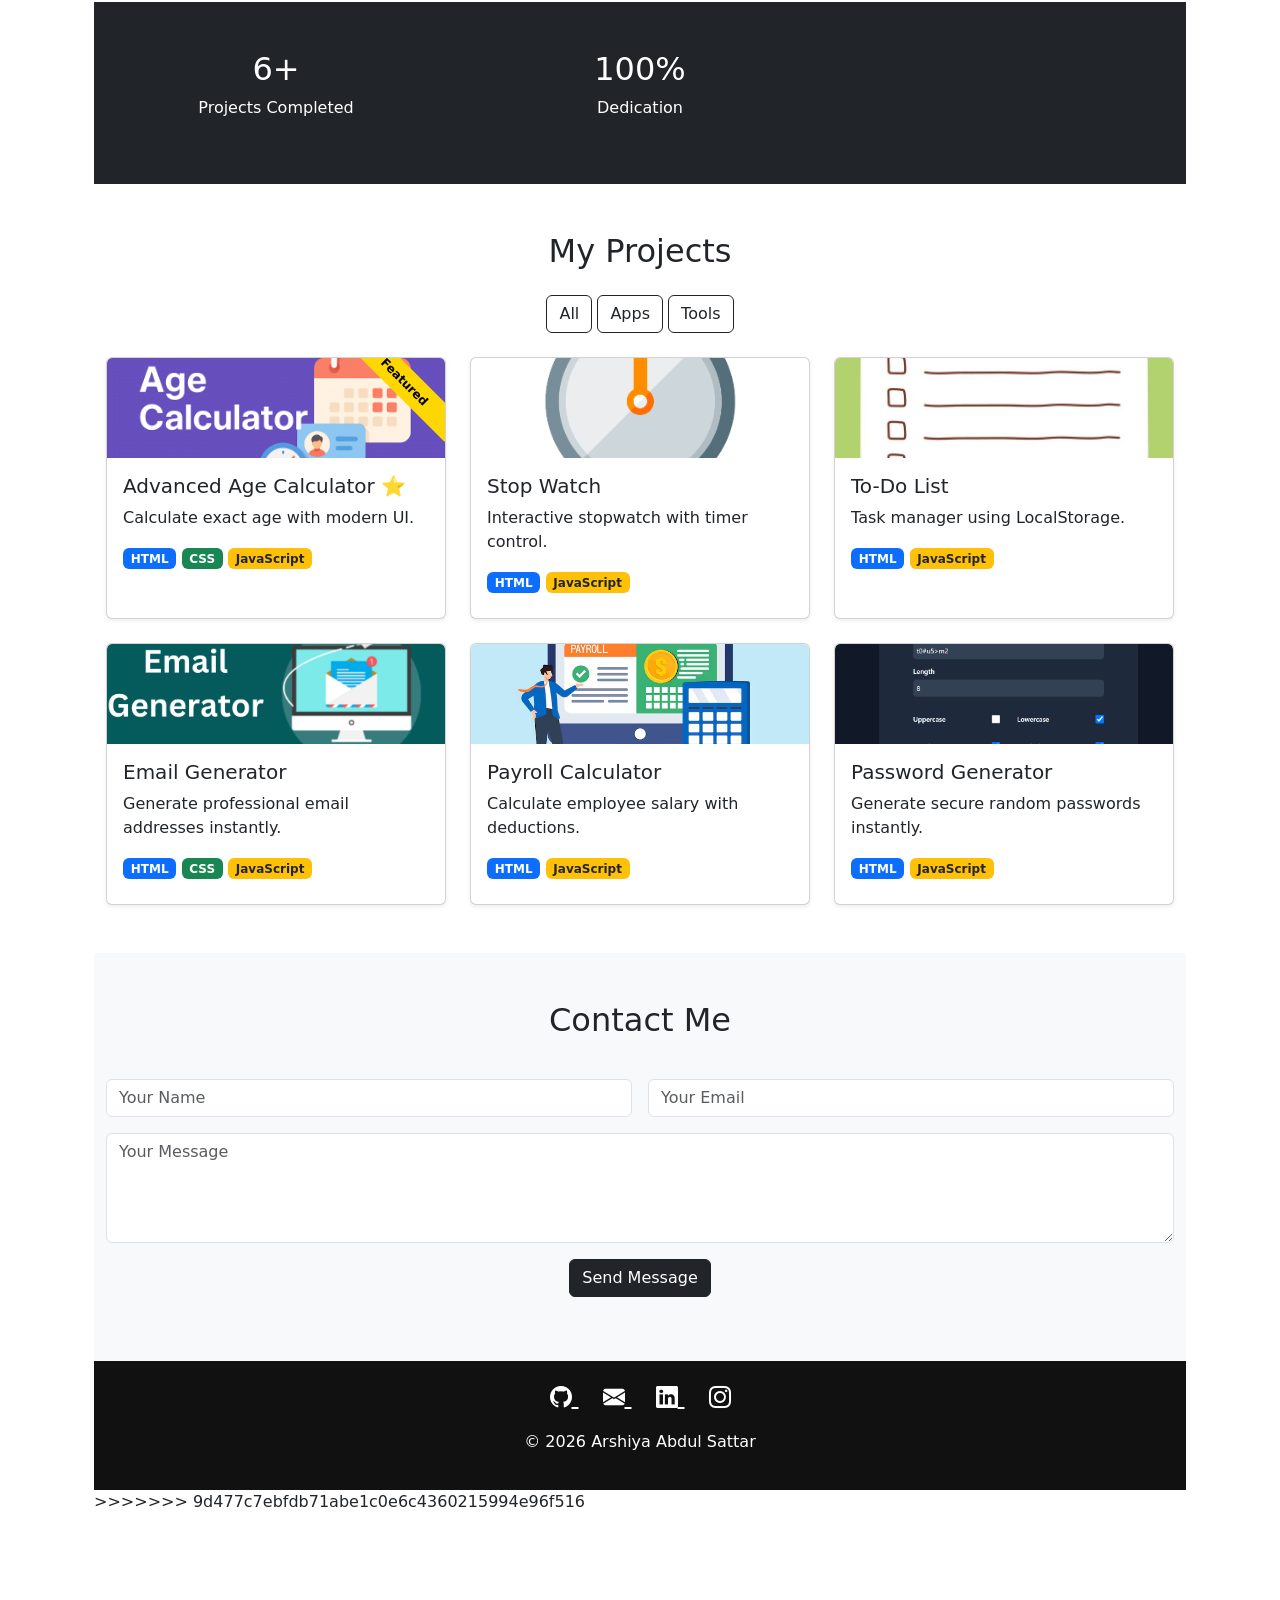
==== commit 3a4e0822: "merge portfolio" ====
--- a/index.html
+++ b/index.html
@@ -1,3 +1,4 @@
+<<<<<<< HEAD
 <!DOCTYPE html>
 <html lang="en">
 <head>
@@ -320,4 +321,328 @@
 <script src="https://cdn.jsdelivr.net/npm/bootstrap@5.3.3/dist/js/bootstrap.bundle.min.js"></script>
 <script src="./script.js"></script>
 </body>
+=======
+<!DOCTYPE html>
+<html lang="en">
+<head>
+<meta charset="UTF-8">
+<meta name="viewport" content="width=device-width, initial-scale=1.0">
+<title>Arshiya Abdul Sattar | Portfolio</title>
+<link rel="stylesheet" href="./style.css">
+<link href="https://cdn.jsdelivr.net/npm/bootstrap@5.3.3/dist/css/bootstrap.min.css" rel="stylesheet">
+<link href="https://cdn.jsdelivr.net/npm/bootstrap-icons@1.11.3/font/bootstrap-icons.css" rel="stylesheet">
+
+</head>
+
+<body>
+
+<!-- NAVBAR -->
+<nav class="navbar navbar-expand navbar-dark bg-dark fixed-top">
+<div class="container">
+<a class="navbar-brand" href="#">Arshiya</a>
+<button id="themeToggle" class="btn btn-outline-light btn-sm ms-3">🌙</button>
+</button>
+<div class="collapse navbar-collapse" id="nav">
+<ul class="navbar-nav ms-auto">
+<li class="nav-item"><a class="nav-link" href="#about">About</a></li>
+<li class="nav-item"><a class="nav-link" href="#skills">Skills</a></li>
+<li class="nav-item"><a class="nav-link" href="#projects">Projects</a></li>
+<li class="nav-item"><a class="nav-link" href="#contact">Contact</a></li>
+</ul>
+</div>
+</div>
+</nav>
+
+<!-- HERO -->
+<section class="hero">
+<div>
+<h1>Hi, I'm Arshiya Abdul Sattar 👋</h1>
+<p class="mt-3">
+BCA Final Year Student | Aspiring Frontend Developer
+</p>
+<h3 id="typing"></h3>
+<p>HTML | CSS | Bootstrap | JavaScript</p>
+<a href="#projects" class="btn btn-light mt-3">View Projects</a>
+</div>
+</section>
+
+<!-- ABOUT -->
+<section id="about" class="container py-5">
+<h2 class="section-title">About Me</h2>
+<p class="text-center">
+BCA 3rd Year student and aspiring Frontend Developer with hands-on experience in building responsive and interactive web applications using HTML, CSS, Bootstrap, and JavaScript.
+</p>
+</section>
+
+<!-- SKILLS -->
+<section id="skills" class="container py-5">
+<h2 class="text-center mb-4">Skills</h2>
+
+<div class="mb-3">
+<p>HTML</p>
+<div class="progress">
+  <div class="progress-bar bg-success skill-bar"  data-width="90%" style= "width: 100%;">90%</div>
+</div>
+</div>
+
+<div class="mb-3">
+<p>CSS</p>
+<div class="progress">
+  <div class="progress-bar bg-info skill-bar" data-width="90%" style=" width:100%;">90%</div>
+</div>
+</div>
+
+<div class="mb-3">
+<p>Bootstrap</p>
+<div class="progress">
+  <div class="progress-bar bg-warning skill-bar" data-width="90%"  style="width: 100%;">85%</div>
+</div>
+</div>
+
+<div class="mb-3">
+<p>JavaScript</p>
+<div class="progress">
+  <div class="progress-bar bg-danger skill-bar" data-width="90%" style ="width:100%;">80%</div>
+</div>
+</div>
+
+</section>
+<section id="projects" class="container py-5">
+   <!-- PROJECT COUNTER SECTION -->
+<section class="bg-dark text-white text-center py-5">
+<div class="container">
+<div class="row">
+<div class="col-md-4">
+<h2>6+</h2>
+<p>Projects Completed</p>
+</div>
+
+<div class="col-md-4">
+<h2>100%</h2>
+<p>Dedication</p>
+</div>
+</div>
+</div>
+</section>
+
+<!-- PROJECTS SECTION STARTS HERE -->
+<section id="projects" class="container py-5"> 
+<h2 class="text-center mb-4">My Projects</h2>
+
+<!-- FILTER BUTTONS -->
+<div class="text-center mb-4">
+<button class="btn btn-outline-dark filter-btn" data-filter="all">All</button>
+<button class="btn btn-outline-dark filter-btn" data-filter="app">Apps</button>
+<button class="btn btn-outline-dark filter-btn" data-filter="tool">Tools</button>
+</div>
+
+<div class="row g-4" id="projectContainer">
+
+<!-- FEATURED PROJECT -->
+<div class="col-lg-4 col-md-6 project-item app">
+  <a href="advanced-age.html" target="_blank" class="card-link">
+    <div class="card shadow-sm h-100 project-card featured">
+
+      <img src="images/age-calculator-og.jpg"
+           class="card-img-top"
+           alt="Advanced Age Calculator">
+
+      <div class="card-body">
+        <h5 class="card-title">Advanced Age Calculator ⭐</h5>
+        <p class="card-text">Calculate exact age with modern UI.</p>
+
+        <div class="mb-2">
+          <span class="badge bg-primary">HTML</span>
+          <span class="badge bg-success">CSS</span>
+          <span class="badge bg-warning text-dark">JavaScript</span>
+        </div>
+      </div>
+
+    </div>
+  </a>
+</div>
+<!-- STOPWATCH -->
+<div class="col-lg-4 col-md-6 project-item tool">
+  <a href="stop-watch.html" target="_blank" class="card-link">
+    <div class="card shadow-sm h-100 project-card">
+      
+      <img src="images/stopwatch_PNG5.png" 
+           class="card-img-top" 
+           alt="Stop Watch">
+
+      <div class="card-body">
+        <h5 class="card-title">Stop Watch</h5>
+        <p class="card-text">
+          Interactive stopwatch with timer control.
+        </p>
+
+        <div class="mb-2">
+          <span class="badge bg-primary">HTML</span>
+          <span class="badge bg-warning text-dark">JavaScript</span>
+        </div>
+
+      </div>
+    </div>
+  </a>
+</div>
+
+<!-- TODO APP -->
+<div class="col-lg-4 col-md-6 project-item app">
+  <a href="to-do-list.html" target="_blank" class="card-link">
+    <div class="card shadow-sm h-100 project-card">
+
+      <img src="images/to-do-list-template-decorated-by-jar-with-butterflies-cute-design-of-schedule-daily-planner-or-checklist-hand-drawn-illustration-perfect-for-planning-notes-and-self-organization-vector.jpg"
+           class="card-img-top"
+           alt="To Do List">
+
+      <div class="card-body">
+        <h5 class="card-title">To-Do List</h5>
+        <p class="card-text">Task manager using LocalStorage.</p>
+
+        <div class="mb-2">
+          <span class="badge bg-primary">HTML</span>
+          <span class="badge bg-warning text-dark">JavaScript</span>
+        </div>
+      </div>
+
+    </div>
+  </a>
+</div>
+<!-- EMAIL GENERATOR -->
+<div class="col-lg-4 col-md-6 project-item tool">
+  <a href="email-generator.html" target="_blank" class="card-link">
+    <div class="card shadow-sm h-100 project-card">
+
+      <img src="images/Email_Generator_851466a7e0.png"
+           class="card-img-top"
+           alt="Email Generator">
+
+      <div class="card-body">
+        <h5 class="card-title">Email Generator</h5>
+        <p class="card-text">Generate professional email addresses instantly.</p>
+
+        <div class="mb-2">
+          <span class="badge bg-primary">HTML</span>
+          <span class="badge bg-success">CSS</span>
+          <span class="badge bg-warning text-dark">JavaScript</span>
+        </div>
+      </div>
+
+    </div>
+  </a>
+</div>
+<!-- PAYROLL CALCULATOR -->
+<div class="col-lg-4 col-md-6 project-item tool">
+  <a href="payroll-calculator.html" target="_blank" class="card-link">
+    <div class="card shadow-sm h-100 project-card">
+
+      <img src="images/flat-illustration-businessman-present-online-payroll-computer-screen-calculator-calculation-salary-automatic-income-payment-accounting-administrative-employee-wages_269730-3762.avif"
+           class="card-img-top"
+           alt="Payroll Calculator">
+
+      <div class="card-body">
+        <h5 class="card-title">Payroll Calculator</h5>
+        <p class="card-text">Calculate employee salary with deductions.</p>
+
+        <div class="mb-2">
+          <span class="badge bg-primary">HTML</span>
+          <span class="badge bg-warning text-dark">JavaScript</span>
+        </div>
+      </div>
+
+    </div>
+  </a>
+</div>
+
+<!-- PASSWORD GENERATOR -->
+<div class="col-lg-4 col-md-6 project-item tool">
+  <a href="password-generator.html" target="_blank" class="card-link">
+    <div class="card shadow-sm h-100 project-card">
+
+      <img src="images/202917805-431cf5e0-b6da-4903-9f5c-795bbc8b9598.png"
+           class="card-img-top"
+           alt="Password Generator">
+
+      <div class="card-body">
+        <h5 class="card-title">Password Generator</h5>
+        <p class="card-text">Generate secure random passwords instantly.</p>
+
+        <div class="mb-2">
+          <span class="badge bg-primary">HTML</span>
+          <span class="badge bg-warning text-dark">JavaScript</span>
+        </div>
+      </div>
+
+    </div>
+  </a>
+</div>
+</section>
+
+<!-- CONTACT -->
+<section id="contact" class="bg-light py-5">
+<div class="container">
+<h2 class="section-title">Contact Me</h2>
+<form class="row g-3">
+<div class="col-md-6">
+<input type="text" class="form-control" placeholder="Your Name">
+</div>
+<div class="col-md-6">
+<input type="email" class="form-control" placeholder="Your Email">
+</div>
+<div class="col-12">
+<textarea class="form-control" rows="4" placeholder="Your Message"></textarea>
+</div>
+<div class="col-12 text-center">
+<button class="btn btn-dark">Send Message</button>
+</div>
+</form>
+</div>
+</section>
+<div class="modal fade" id="projectModal" tabindex="-1">
+  <div class="modal-dialog modal-lg">
+    <div class="modal-content">
+      <div class="modal-body">
+        <img id="modalImage" class="img-fluid">
+      </div>
+    </div>
+  </div>
+</div>
+<button id="topBtn" style="
+position:fixed;
+bottom:20px;
+right:20px;
+display:none;
+padding:10px 15px;
+border:none;
+background:black;
+color:white;
+border-radius:50%;
+">↑</button>
+
+
+<footer class="text-center">
+  <div class="mb-3">
+    <a href="https://github.com/arshiyanaaz9970" target="_blank" class="social-icon">
+      <i class="bi bi-github"></i>
+    </a>
+
+    <a href="mailto:arshiya@gmail.com" class="social-icon">
+      <i class="bi bi-envelope-fill"></i>
+    </a>
+
+    <a href="https://linkedin.com/in/arshiya" target="_blank" class="social-icon">
+      <i class="bi bi-linkedin"></i>
+    </a>
+
+    <a href="https://instagram.com/arshiya" target="_blank" class="social-icon">
+      <i class="bi bi-instagram"></i>
+    </a>
+  </div>
+
+  <p>© 2026 Arshiya Abdul Sattar</p>
+</footer>
+<script src="https://cdn.jsdelivr.net/npm/bootstrap@5.3.3/dist/js/bootstrap.bundle.min.js"></script>
+<script src="./script.js"></script>
+</body>
+>>>>>>> 9d477c7ebfdb71abe1c0e6c4360215994e96f516
 </html>
--- a/style.css
+++ b/style.css
@@ -1,3 +1,4 @@
+<<<<<<< HEAD
 
 body{
     scroll-behavior: smooth;
@@ -111,4 +112,119 @@
 .social-icon:hover {
     color: #667eea;
     transform: translateY(-5px);
+=======
+
+body{
+    scroll-behavior: smooth;
+}
+.hero{
+    height:100vh;
+    display:flex;
+    align-items:center;
+    justify-content:center;
+    text-align:center;
+    background:linear-gradient(135deg,#667eea,#764ba2);
+    color:white;
+}
+.fade-in {
+  opacity: 0;
+  transform: translateY(30px);
+  transition: all 0.6s ease;
+}
+
+.fade-in.show {
+  opacity: 1;
+  transform: translateY(0);
+}
+.section-title{
+    text-align:center;
+    margin-bottom:40px;
+}
+.featured {
+    border: 3px solid gold;
+}
+
+.dark-mode .card:hover {
+    box-shadow: 0 15px 30px rgb(255,255,255,0.1);
+}
+
+.dark-mode .card {
+    background-color: #1e1e1e;
+    border :1px  solid#333;
+}
+
+.dark-mode .navbar {
+    background-color: #000 !important;
+}
+
+.dark-mode .btn-outline-dark {
+    border-color: white;
+    color: white;
+}
+
+.card-link {
+    text-decoration: none;
+    color: inherit;
+    display: block;
+}
+
+.card {
+    position :relative;
+    transition: transform 0.3s ease, box-shadow 0.3s ease;
+    border-radius: 15px;
+    cursor: pointer;
+    overflow: hidden;
+    z-index: 1;
+}
+.card-img-top {
+    height: 100px;        /* control image height */
+    object-fit: cover;
+    transition: transform 0.4s ease;    /* crop image nicely */
+}
+
+.card:hover::before{
+    opacity: 1;
+}
+
+.card:hover  .card-img-top {
+    transform: scale(1.08);
+}
+
+.card:hover {
+    transform: translateY(-10px);
+    box-shadow: 0 15px 30px rgba(0,0,0,0.2),
+                0 0 15px rgba(102,126,234,0.5);
+}
+
+.featured::after {
+    content: "Featured";
+    position: absolute;
+    top: 10px;
+    right: -30px;
+    background: gold;
+    color: black;
+    padding: 5px 40px;
+    transform: rotate(45deg);
+    font-size: 12px;
+    font-weight: bold;
+}
+
+
+footer{
+    background:#111;
+    color:white;
+    padding:20px;
+    text-align:center;
+}
+.social-icon {
+    font-size: 22px;
+    margin: 0 12px;
+    color: white;
+    transition: 0.3s ease;
+}
+
+.social-icon:hover {
+    color: #667eea;
+    transform: translateY(-5px);
+>>>>>>> 9d477c7ebfdb71abe1c0e6c4360215994e96f516
 }
--- a/style.css
+++ b/style.css
@@ -1,3 +1,4 @@
+<<<<<<< HEAD
 
 body{
     scroll-behavior: smooth;
@@ -111,4 +112,119 @@
 .social-icon:hover {
     color: #667eea;
     transform: translateY(-5px);
+=======
+
+body{
+    scroll-behavior: smooth;
+}
+.hero{
+    height:100vh;
+    display:flex;
+    align-items:center;
+    justify-content:center;
+    text-align:center;
+    background:linear-gradient(135deg,#667eea,#764ba2);
+    color:white;
+}
+.fade-in {
+  opacity: 0;
+  transform: translateY(30px);
+  transition: all 0.6s ease;
+}
+
+.fade-in.show {
+  opacity: 1;
+  transform: translateY(0);
+}
+.section-title{
+    text-align:center;
+    margin-bottom:40px;
+}
+.featured {
+    border: 3px solid gold;
+}
+
+.dark-mode .card:hover {
+    box-shadow: 0 15px 30px rgb(255,255,255,0.1);
+}
+
+.dark-mode .card {
+    background-color: #1e1e1e;
+    border :1px  solid#333;
+}
+
+.dark-mode .navbar {
+    background-color: #000 !important;
+}
+
+.dark-mode .btn-outline-dark {
+    border-color: white;
+    color: white;
+}
+
+.card-link {
+    text-decoration: none;
+    color: inherit;
+    display: block;
+}
+
+.card {
+    position :relative;
+    transition: transform 0.3s ease, box-shadow 0.3s ease;
+    border-radius: 15px;
+    cursor: pointer;
+    overflow: hidden;
+    z-index: 1;
+}
+.card-img-top {
+    height: 100px;        /* control image height */
+    object-fit: cover;
+    transition: transform 0.4s ease;    /* crop image nicely */
+}
+
+.card:hover::before{
+    opacity: 1;
+}
+
+.card:hover  .card-img-top {
+    transform: scale(1.08);
+}
+
+.card:hover {
+    transform: translateY(-10px);
+    box-shadow: 0 15px 30px rgba(0,0,0,0.2),
+                0 0 15px rgba(102,126,234,0.5);
+}
+
+.featured::after {
+    content: "Featured";
+    position: absolute;
+    top: 10px;
+    right: -30px;
+    background: gold;
+    color: black;
+    padding: 5px 40px;
+    transform: rotate(45deg);
+    font-size: 12px;
+    font-weight: bold;
+}
+
+
+footer{
+    background:#111;
+    color:white;
+    padding:20px;
+    text-align:center;
+}
+.social-icon {
+    font-size: 22px;
+    margin: 0 12px;
+    color: white;
+    transition: 0.3s ease;
+}
+
+.social-icon:hover {
+    color: #667eea;
+    transform: translateY(-5px);
+>>>>>>> 9d477c7ebfdb71abe1c0e6c4360215994e96f516
 }
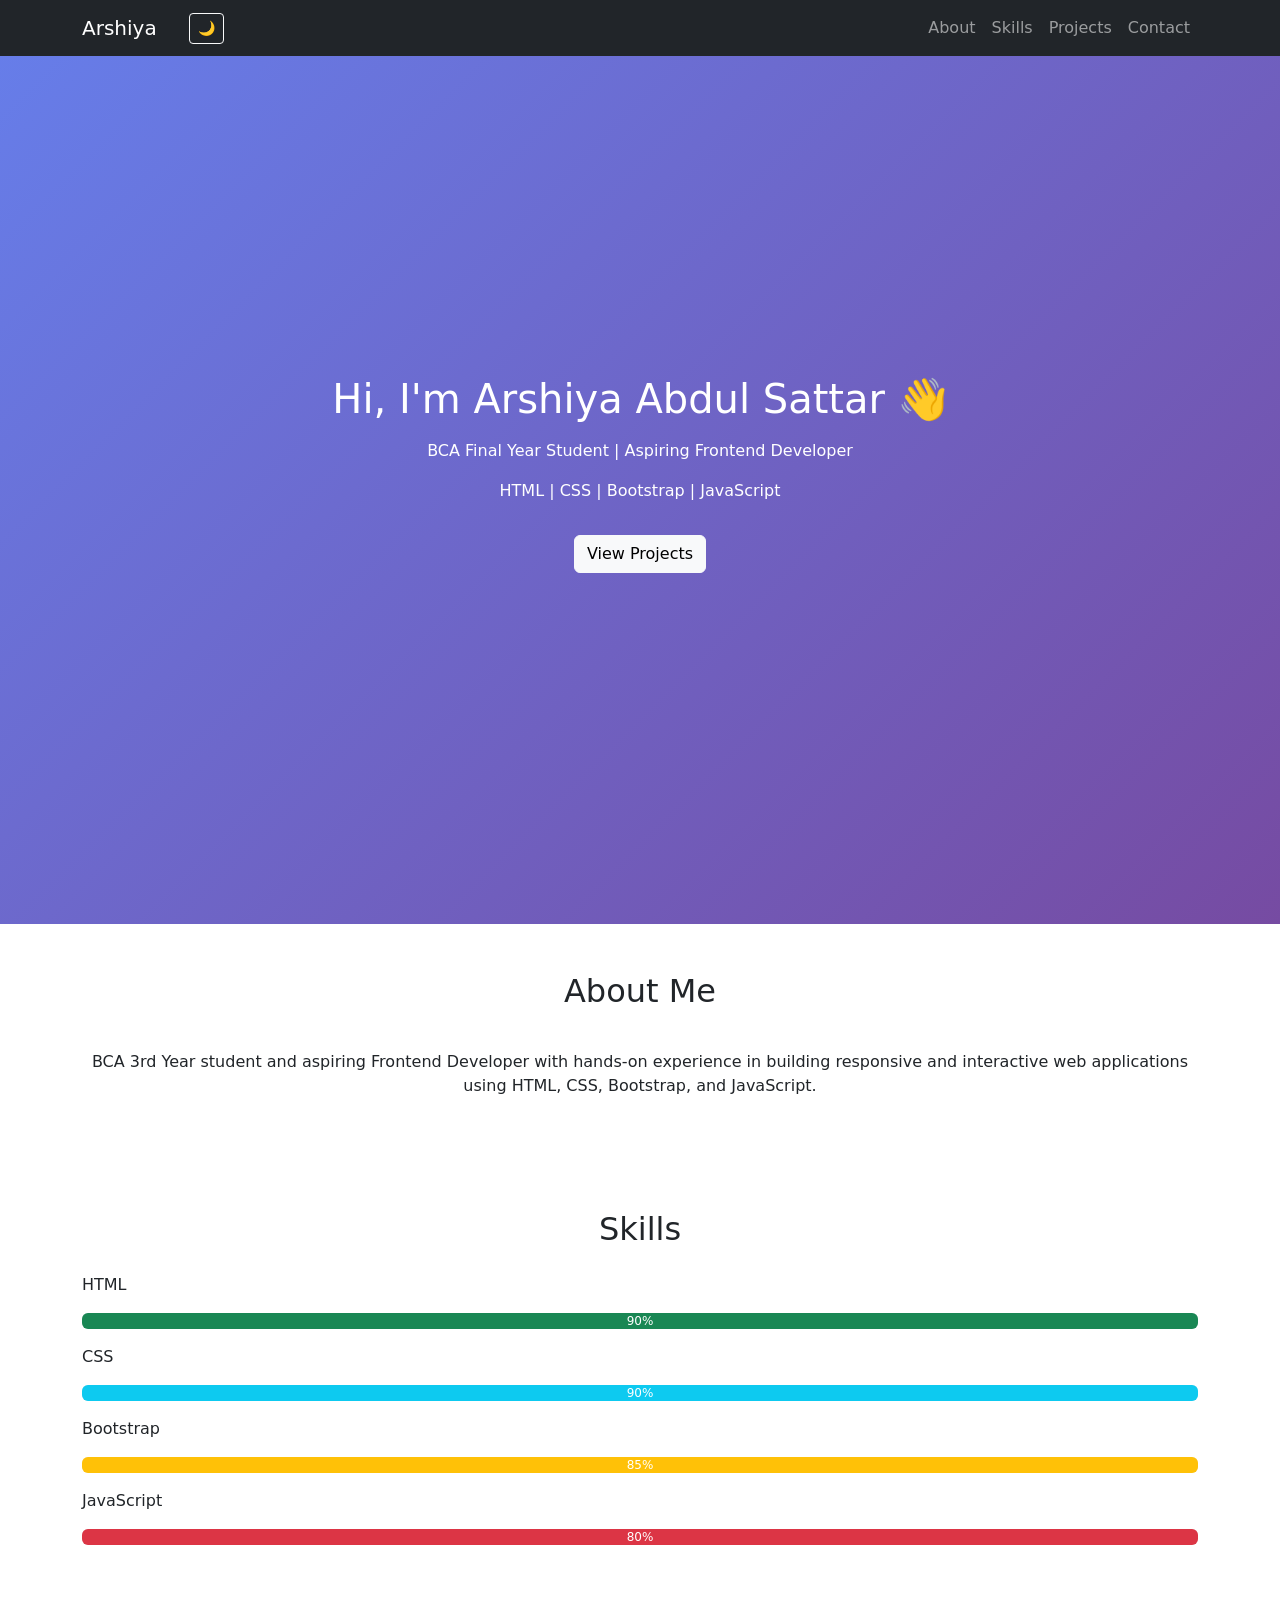
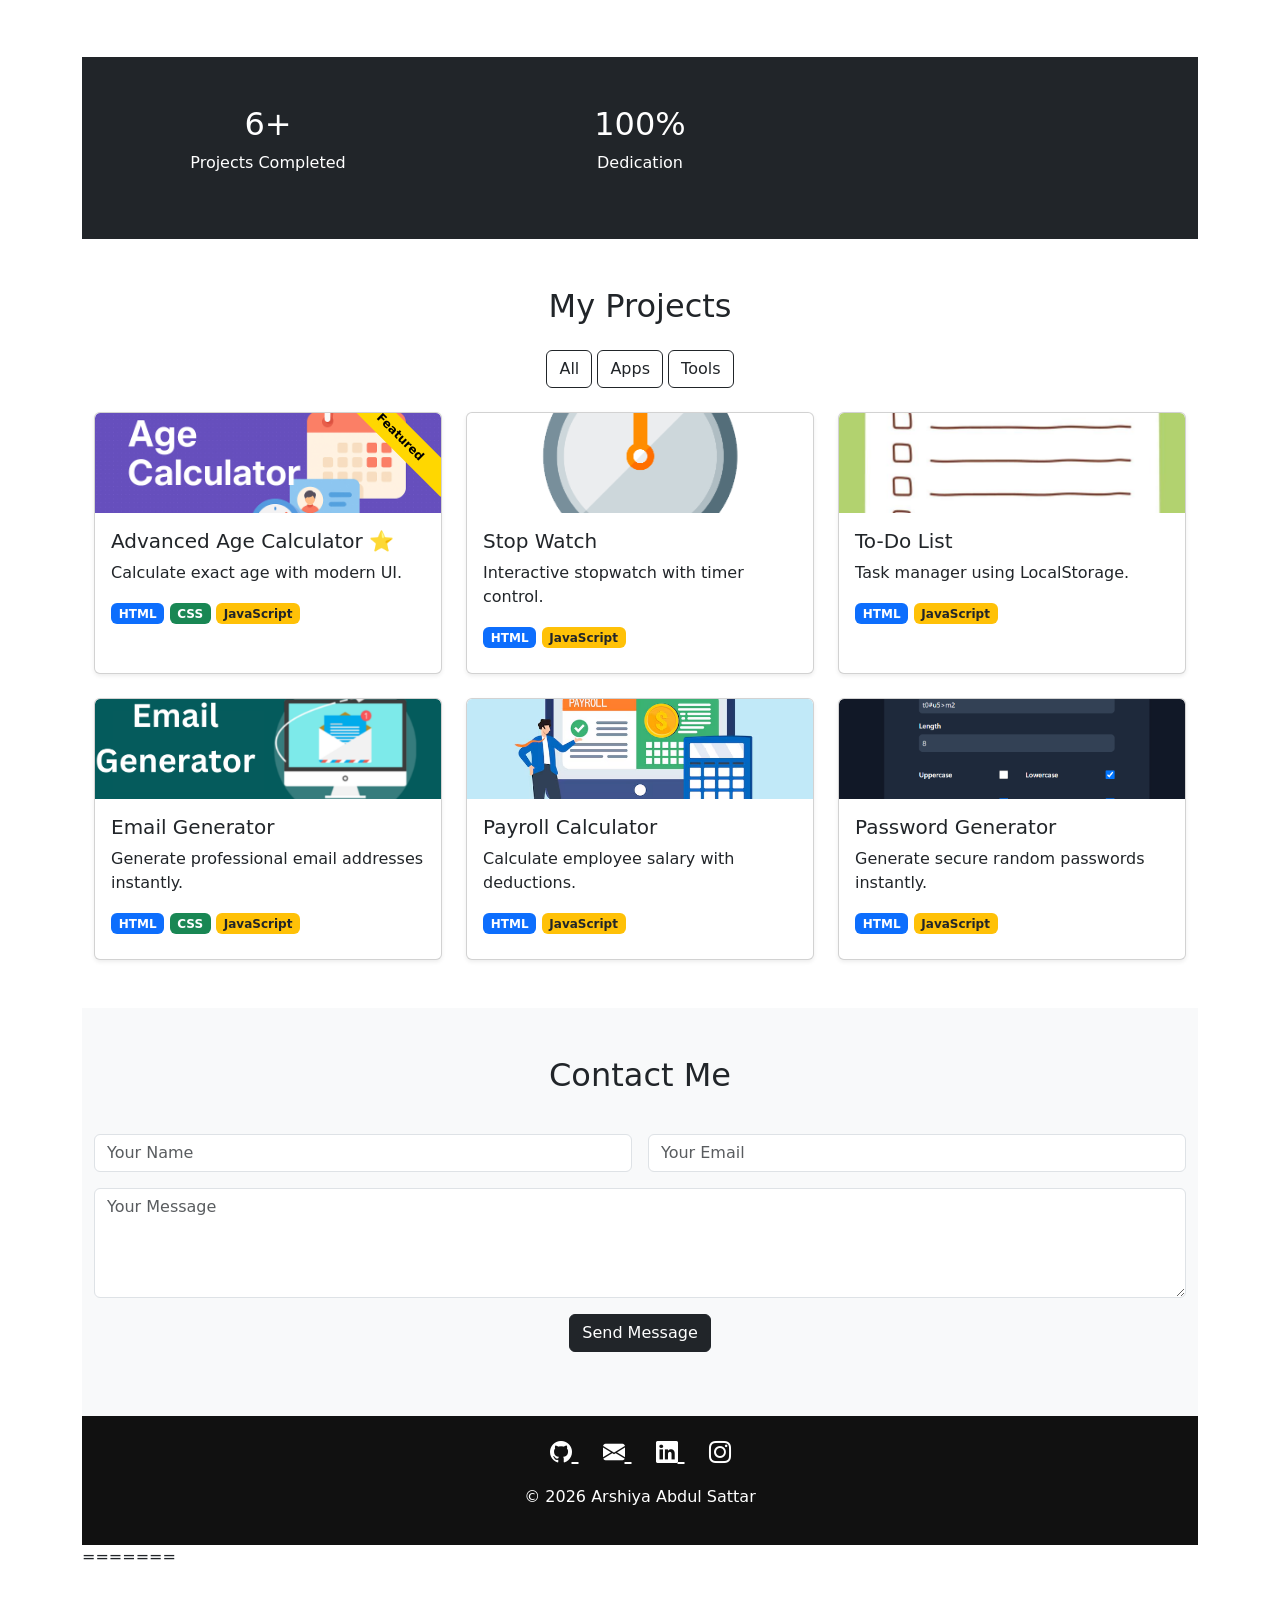
==== commit 119f04af: "Update index.html" ====
--- a/index.html
+++ b/index.html
@@ -4,7 +4,7 @@
 <head>
 <meta charset="UTF-8">
 <meta name="viewport" content="width=device-width, initial-scale=1.0">
-<title>Arshiya Abdul Sattar | Portfolio</title>
+<title>Arshiya Abdul Sattar |</title>
 <link rel="stylesheet" href="./style.css">
 <link href="https://cdn.jsdelivr.net/npm/bootstrap@5.3.3/dist/css/bootstrap.min.css" rel="stylesheet">
 <link href="https://cdn.jsdelivr.net/npm/bootstrap-icons@1.11.3/font/bootstrap-icons.css" rel="stylesheet">
@@ -322,327 +322,3 @@
 <script src="./script.js"></script>
 </body>
 =======
-<!DOCTYPE html>
-<html lang="en">
-<head>
-<meta charset="UTF-8">
-<meta name="viewport" content="width=device-width, initial-scale=1.0">
-<title>Arshiya Abdul Sattar | Portfolio</title>
-<link rel="stylesheet" href="./style.css">
-<link href="https://cdn.jsdelivr.net/npm/bootstrap@5.3.3/dist/css/bootstrap.min.css" rel="stylesheet">
-<link href="https://cdn.jsdelivr.net/npm/bootstrap-icons@1.11.3/font/bootstrap-icons.css" rel="stylesheet">
-
-</head>
-
-<body>
-
-<!-- NAVBAR -->
-<nav class="navbar navbar-expand navbar-dark bg-dark fixed-top">
-<div class="container">
-<a class="navbar-brand" href="#">Arshiya</a>
-<button id="themeToggle" class="btn btn-outline-light btn-sm ms-3">🌙</button>
-</button>
-<div class="collapse navbar-collapse" id="nav">
-<ul class="navbar-nav ms-auto">
-<li class="nav-item"><a class="nav-link" href="#about">About</a></li>
-<li class="nav-item"><a class="nav-link" href="#skills">Skills</a></li>
-<li class="nav-item"><a class="nav-link" href="#projects">Projects</a></li>
-<li class="nav-item"><a class="nav-link" href="#contact">Contact</a></li>
-</ul>
-</div>
-</div>
-</nav>
-
-<!-- HERO -->
-<section class="hero">
-<div>
-<h1>Hi, I'm Arshiya Abdul Sattar 👋</h1>
-<p class="mt-3">
-BCA Final Year Student | Aspiring Frontend Developer
-</p>
-<h3 id="typing"></h3>
-<p>HTML | CSS | Bootstrap | JavaScript</p>
-<a href="#projects" class="btn btn-light mt-3">View Projects</a>
-</div>
-</section>
-
-<!-- ABOUT -->
-<section id="about" class="container py-5">
-<h2 class="section-title">About Me</h2>
-<p class="text-center">
-BCA 3rd Year student and aspiring Frontend Developer with hands-on experience in building responsive and interactive web applications using HTML, CSS, Bootstrap, and JavaScript.
-</p>
-</section>
-
-<!-- SKILLS -->
-<section id="skills" class="container py-5">
-<h2 class="text-center mb-4">Skills</h2>
-
-<div class="mb-3">
-<p>HTML</p>
-<div class="progress">
-  <div class="progress-bar bg-success skill-bar"  data-width="90%" style= "width: 100%;">90%</div>
-</div>
-</div>
-
-<div class="mb-3">
-<p>CSS</p>
-<div class="progress">
-  <div class="progress-bar bg-info skill-bar" data-width="90%" style=" width:100%;">90%</div>
-</div>
-</div>
-
-<div class="mb-3">
-<p>Bootstrap</p>
-<div class="progress">
-  <div class="progress-bar bg-warning skill-bar" data-width="90%"  style="width: 100%;">85%</div>
-</div>
-</div>
-
-<div class="mb-3">
-<p>JavaScript</p>
-<div class="progress">
-  <div class="progress-bar bg-danger skill-bar" data-width="90%" style ="width:100%;">80%</div>
-</div>
-</div>
-
-</section>
-<section id="projects" class="container py-5">
-   <!-- PROJECT COUNTER SECTION -->
-<section class="bg-dark text-white text-center py-5">
-<div class="container">
-<div class="row">
-<div class="col-md-4">
-<h2>6+</h2>
-<p>Projects Completed</p>
-</div>
-
-<div class="col-md-4">
-<h2>100%</h2>
-<p>Dedication</p>
-</div>
-</div>
-</div>
-</section>
-
-<!-- PROJECTS SECTION STARTS HERE -->
-<section id="projects" class="container py-5"> 
-<h2 class="text-center mb-4">My Projects</h2>
-
-<!-- FILTER BUTTONS -->
-<div class="text-center mb-4">
-<button class="btn btn-outline-dark filter-btn" data-filter="all">All</button>
-<button class="btn btn-outline-dark filter-btn" data-filter="app">Apps</button>
-<button class="btn btn-outline-dark filter-btn" data-filter="tool">Tools</button>
-</div>
-
-<div class="row g-4" id="projectContainer">
-
-<!-- FEATURED PROJECT -->
-<div class="col-lg-4 col-md-6 project-item app">
-  <a href="advanced-age.html" target="_blank" class="card-link">
-    <div class="card shadow-sm h-100 project-card featured">
-
-      <img src="images/age-calculator-og.jpg"
-           class="card-img-top"
-           alt="Advanced Age Calculator">
-
-      <div class="card-body">
-        <h5 class="card-title">Advanced Age Calculator ⭐</h5>
-        <p class="card-text">Calculate exact age with modern UI.</p>
-
-        <div class="mb-2">
-          <span class="badge bg-primary">HTML</span>
-          <span class="badge bg-success">CSS</span>
-          <span class="badge bg-warning text-dark">JavaScript</span>
-        </div>
-      </div>
-
-    </div>
-  </a>
-</div>
-<!-- STOPWATCH -->
-<div class="col-lg-4 col-md-6 project-item tool">
-  <a href="stop-watch.html" target="_blank" class="card-link">
-    <div class="card shadow-sm h-100 project-card">
-      
-      <img src="images/stopwatch_PNG5.png" 
-           class="card-img-top" 
-           alt="Stop Watch">
-
-      <div class="card-body">
-        <h5 class="card-title">Stop Watch</h5>
-        <p class="card-text">
-          Interactive stopwatch with timer control.
-        </p>
-
-        <div class="mb-2">
-          <span class="badge bg-primary">HTML</span>
-          <span class="badge bg-warning text-dark">JavaScript</span>
-        </div>
-
-      </div>
-    </div>
-  </a>
-</div>
-
-<!-- TODO APP -->
-<div class="col-lg-4 col-md-6 project-item app">
-  <a href="to-do-list.html" target="_blank" class="card-link">
-    <div class="card shadow-sm h-100 project-card">
-
-      <img src="images/to-do-list-template-decorated-by-jar-with-butterflies-cute-design-of-schedule-daily-planner-or-checklist-hand-drawn-illustration-perfect-for-planning-notes-and-self-organization-vector.jpg"
-           class="card-img-top"
-           alt="To Do List">
-
-      <div class="card-body">
-        <h5 class="card-title">To-Do List</h5>
-        <p class="card-text">Task manager using LocalStorage.</p>
-
-        <div class="mb-2">
-          <span class="badge bg-primary">HTML</span>
-          <span class="badge bg-warning text-dark">JavaScript</span>
-        </div>
-      </div>
-
-    </div>
-  </a>
-</div>
-<!-- EMAIL GENERATOR -->
-<div class="col-lg-4 col-md-6 project-item tool">
-  <a href="email-generator.html" target="_blank" class="card-link">
-    <div class="card shadow-sm h-100 project-card">
-
-      <img src="images/Email_Generator_851466a7e0.png"
-           class="card-img-top"
-           alt="Email Generator">
-
-      <div class="card-body">
-        <h5 class="card-title">Email Generator</h5>
-        <p class="card-text">Generate professional email addresses instantly.</p>
-
-        <div class="mb-2">
-          <span class="badge bg-primary">HTML</span>
-          <span class="badge bg-success">CSS</span>
-          <span class="badge bg-warning text-dark">JavaScript</span>
-        </div>
-      </div>
-
-    </div>
-  </a>
-</div>
-<!-- PAYROLL CALCULATOR -->
-<div class="col-lg-4 col-md-6 project-item tool">
-  <a href="payroll-calculator.html" target="_blank" class="card-link">
-    <div class="card shadow-sm h-100 project-card">
-
-      <img src="images/flat-illustration-businessman-present-online-payroll-computer-screen-calculator-calculation-salary-automatic-income-payment-accounting-administrative-employee-wages_269730-3762.avif"
-           class="card-img-top"
-           alt="Payroll Calculator">
-
-      <div class="card-body">
-        <h5 class="card-title">Payroll Calculator</h5>
-        <p class="card-text">Calculate employee salary with deductions.</p>
-
-        <div class="mb-2">
-          <span class="badge bg-primary">HTML</span>
-          <span class="badge bg-warning text-dark">JavaScript</span>
-        </div>
-      </div>
-
-    </div>
-  </a>
-</div>
-
-<!-- PASSWORD GENERATOR -->
-<div class="col-lg-4 col-md-6 project-item tool">
-  <a href="password-generator.html" target="_blank" class="card-link">
-    <div class="card shadow-sm h-100 project-card">
-
-      <img src="images/202917805-431cf5e0-b6da-4903-9f5c-795bbc8b9598.png"
-           class="card-img-top"
-           alt="Password Generator">
-
-      <div class="card-body">
-        <h5 class="card-title">Password Generator</h5>
-        <p class="card-text">Generate secure random passwords instantly.</p>
-
-        <div class="mb-2">
-          <span class="badge bg-primary">HTML</span>
-          <span class="badge bg-warning text-dark">JavaScript</span>
-        </div>
-      </div>
-
-    </div>
-  </a>
-</div>
-</section>
-
-<!-- CONTACT -->
-<section id="contact" class="bg-light py-5">
-<div class="container">
-<h2 class="section-title">Contact Me</h2>
-<form class="row g-3">
-<div class="col-md-6">
-<input type="text" class="form-control" placeholder="Your Name">
-</div>
-<div class="col-md-6">
-<input type="email" class="form-control" placeholder="Your Email">
-</div>
-<div class="col-12">
-<textarea class="form-control" rows="4" placeholder="Your Message"></textarea>
-</div>
-<div class="col-12 text-center">
-<button class="btn btn-dark">Send Message</button>
-</div>
-</form>
-</div>
-</section>
-<div class="modal fade" id="projectModal" tabindex="-1">
-  <div class="modal-dialog modal-lg">
-    <div class="modal-content">
-      <div class="modal-body">
-        <img id="modalImage" class="img-fluid">
-      </div>
-    </div>
-  </div>
-</div>
-<button id="topBtn" style="
-position:fixed;
-bottom:20px;
-right:20px;
-display:none;
-padding:10px 15px;
-border:none;
-background:black;
-color:white;
-border-radius:50%;
-">↑</button>
-
-
-<footer class="text-center">
-  <div class="mb-3">
-    <a href="https://github.com/arshiyanaaz9970" target="_blank" class="social-icon">
-      <i class="bi bi-github"></i>
-    </a>
-
-    <a href="mailto:arshiya@gmail.com" class="social-icon">
-      <i class="bi bi-envelope-fill"></i>
-    </a>
-
-    <a href="https://linkedin.com/in/arshiya" target="_blank" class="social-icon">
-      <i class="bi bi-linkedin"></i>
-    </a>
-
-    <a href="https://instagram.com/arshiya" target="_blank" class="social-icon">
-      <i class="bi bi-instagram"></i>
-    </a>
-  </div>
-
-  <p>© 2026 Arshiya Abdul Sattar</p>
-</footer>
-<script src="https://cdn.jsdelivr.net/npm/bootstrap@5.3.3/dist/js/bootstrap.bundle.min.js"></script>
-<script src="./script.js"></script>
-</body>
->>>>>>> 9d477c7ebfdb71abe1c0e6c4360215994e96f516
-</html>
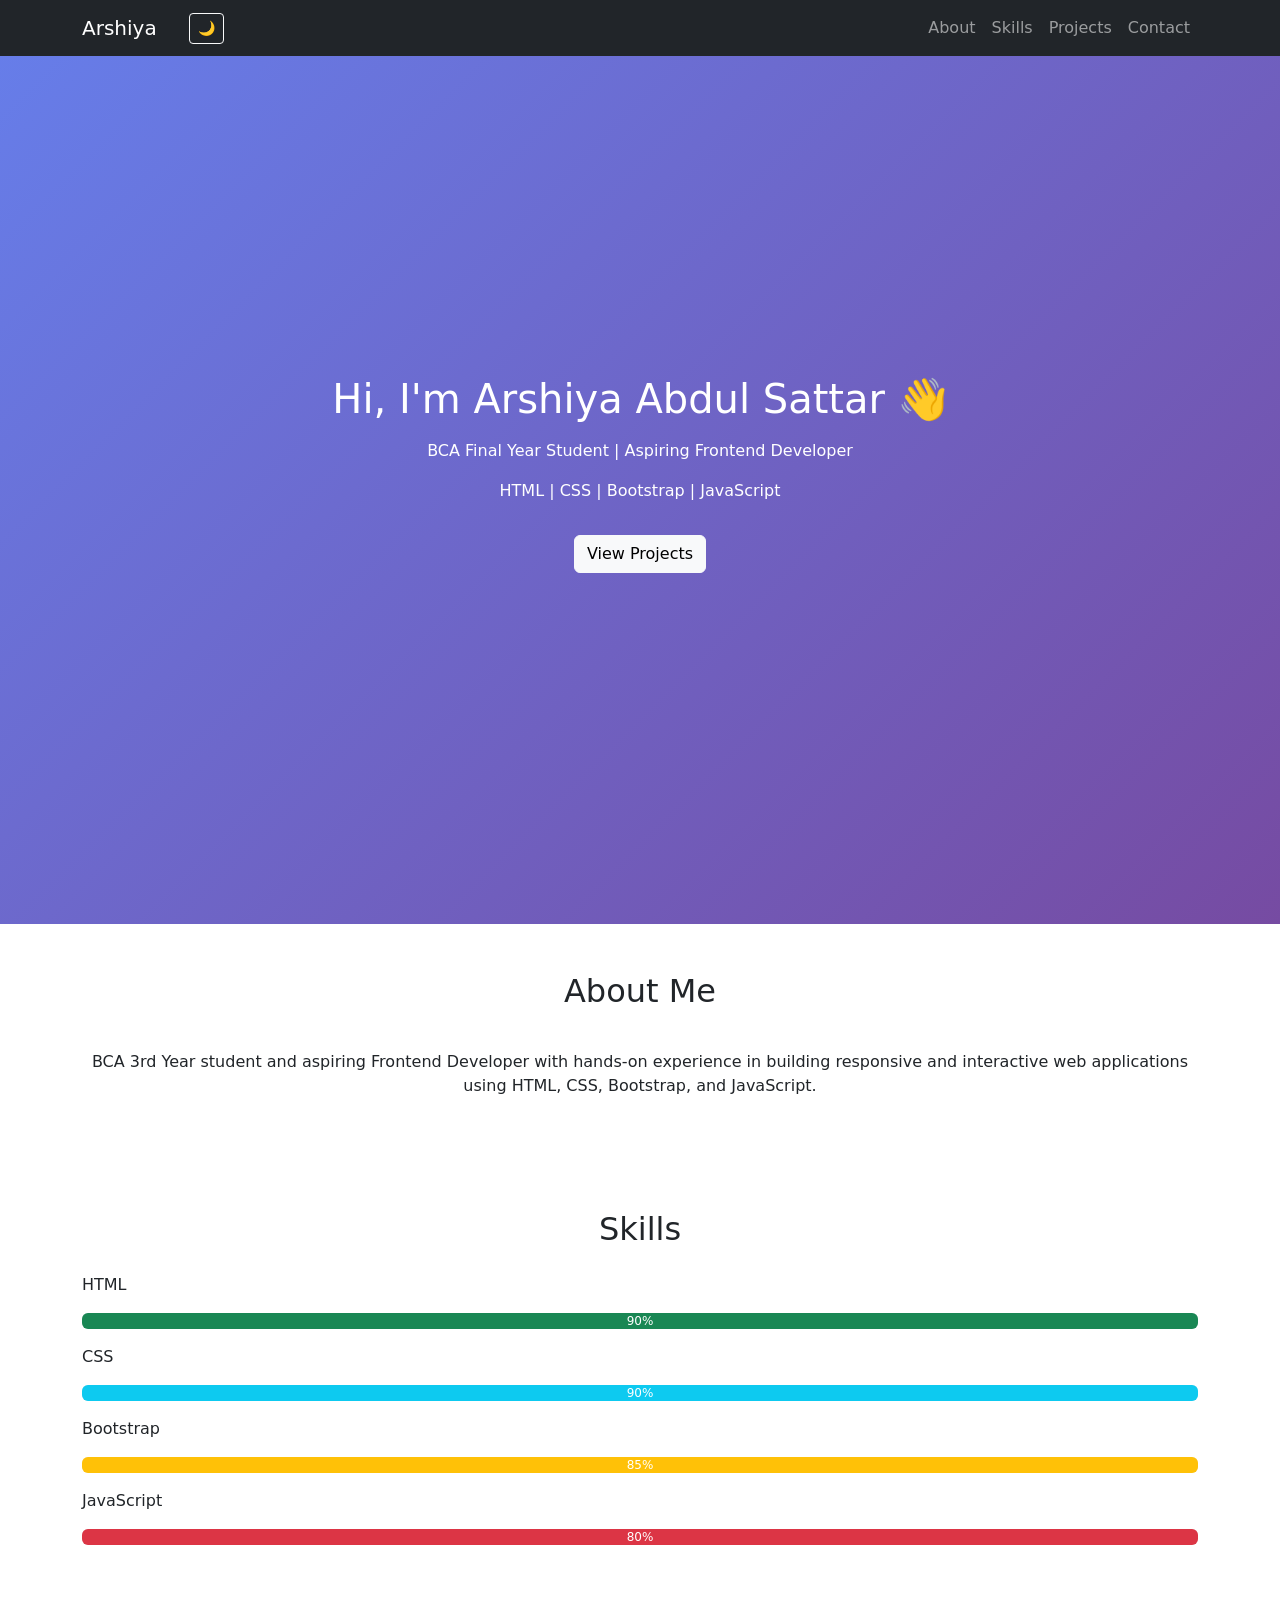
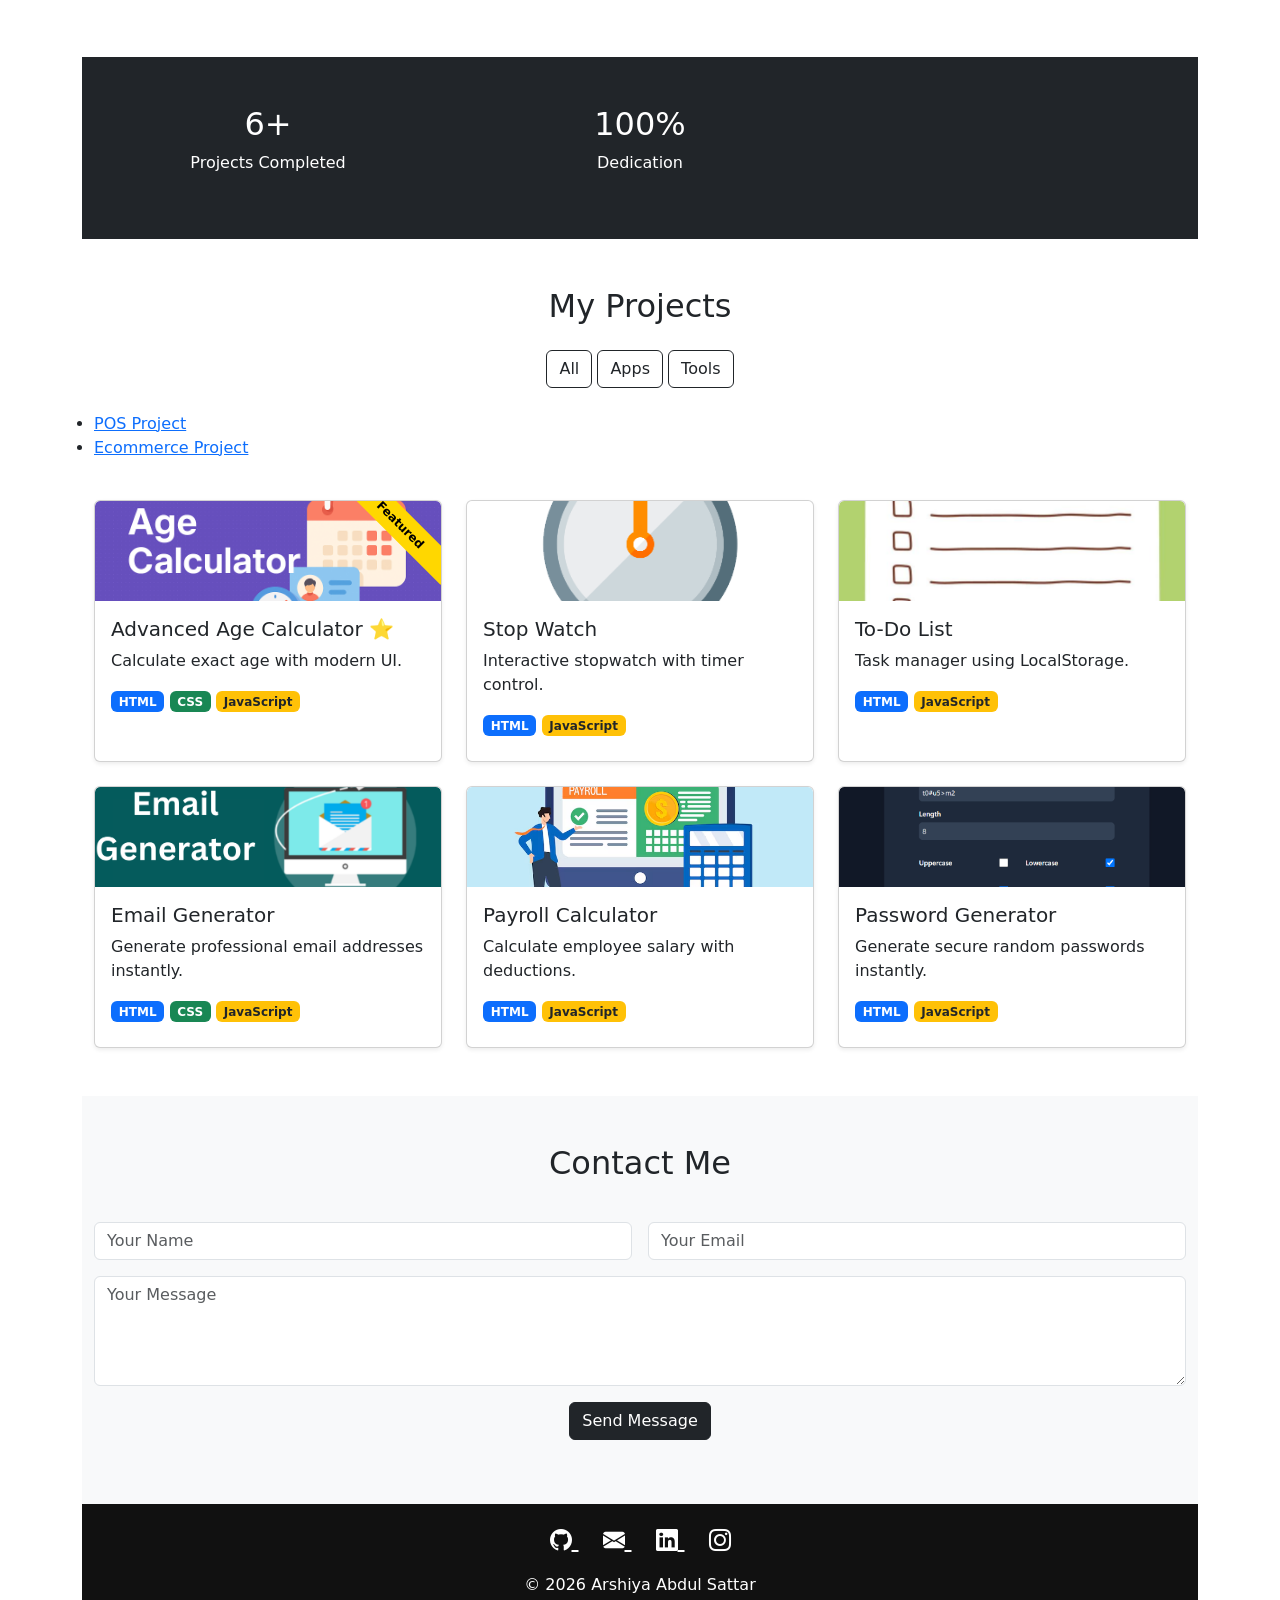
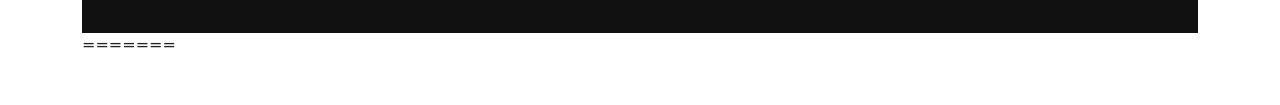
==== commit 890582da: "Add project links to index.html Added a list of project links to the project container." ====
--- a/index.html
+++ b/index.html
@@ -114,7 +114,10 @@
 </div>
 
 <div class="row g-4" id="projectContainer">
-
+<ul>
+    <li><a href="POS/index.html" target="_blank">POS Project</a></li>
+    <li><a href="ecommerce/index.html" target="_blank">Ecommerce Project</a></li>
+  </ul>
 <!-- FEATURED PROJECT -->
 <div class="col-lg-4 col-md-6 project-item app">
   <a href="advanced-age.html" target="_blank" class="card-link">
